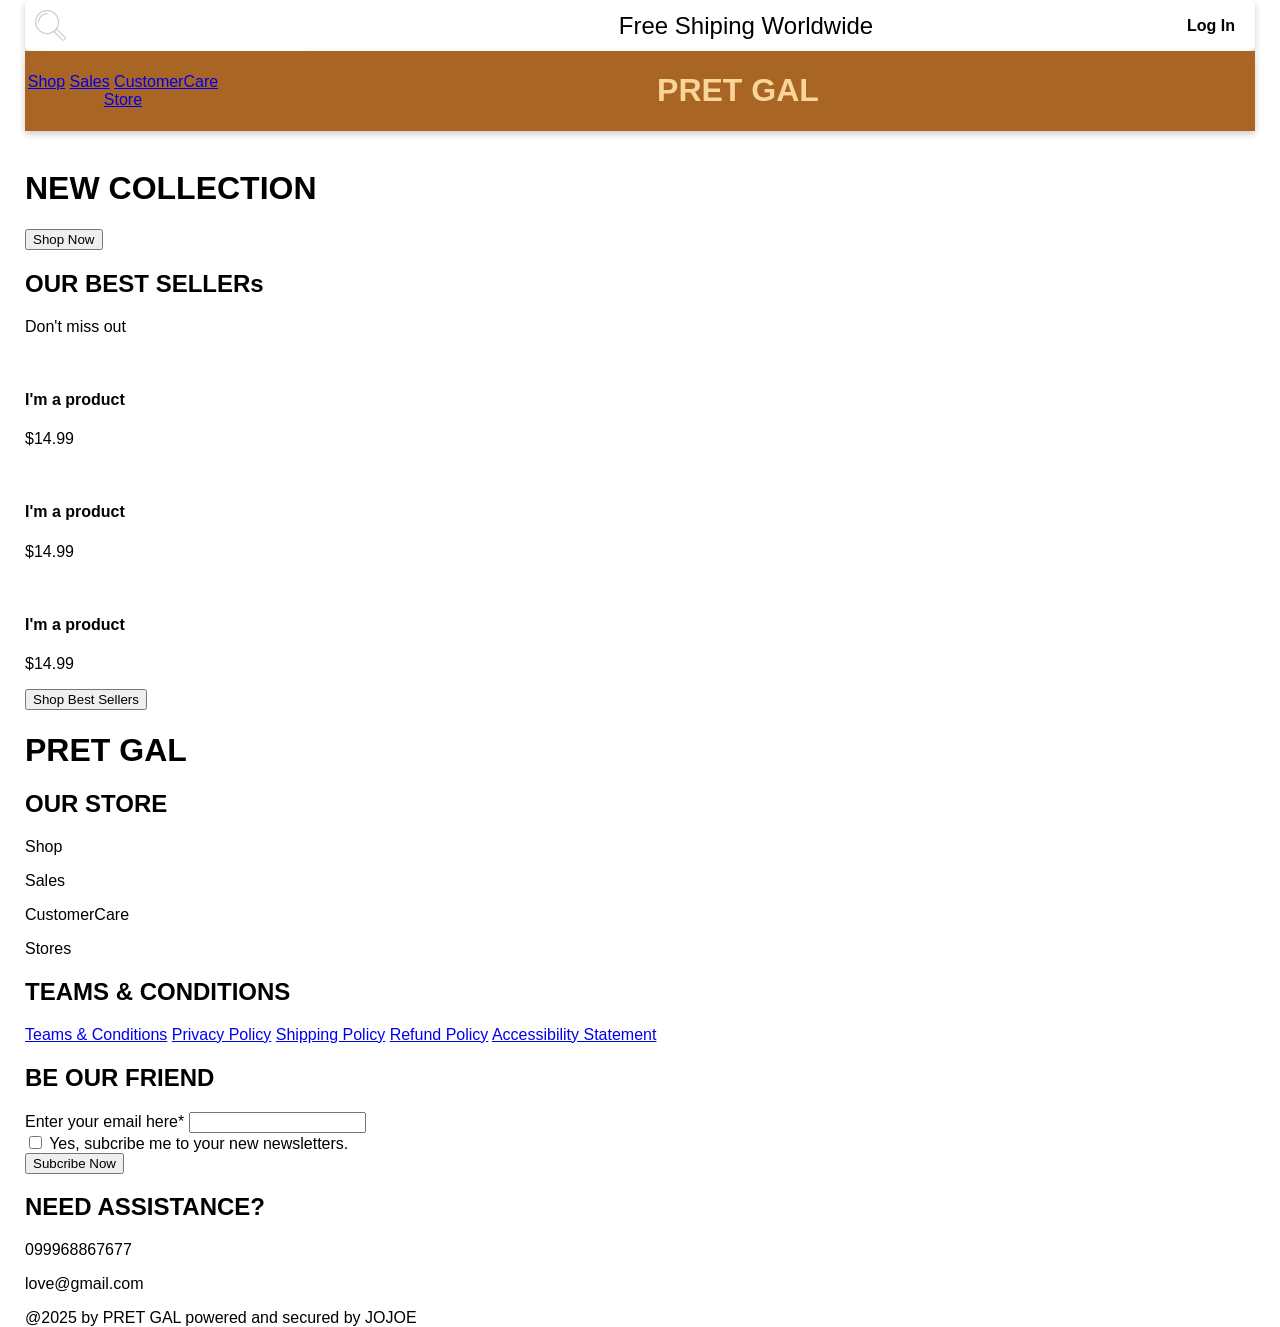
==== Home.html @ c16d5d76 "Add styles for layout and search functionality in Home.html" ====
<!DOCTYPE html>
<html lang="en">
  <head>
    <meta charset="UTF-8" />
    <meta name="viewport" content="width=device-width, initial-scale=1.0" />
    <link rel="stylesheet" href="/CSS/styles.css">
    <title>Cloth-Store</title>
  </head>
  <body>
    <div class="container">
    <header class="section-one">
      <div class="top-header">
        <!--search button-->
         <svg xmlns="http://www.w3.org/2000/svg" style="display:none">
  <symbol xmlns="http://www.w3.org/2000/svg" id="sbx-icon-search-14" viewBox="0 0 40 40">
    <path d="M24.19 28.6c-2.464 1.634-5.42 2.584-8.598 2.584C6.982 31.184 0 24.204 0 15.592 0 6.982 6.98 0 15.592 0c8.61 0 15.592 6.98 15.592 15.592 0 3.178-.95 6.134-2.583 8.6l10.24 10.24c1.175 1.173 1.18 3.07 0 4.252l-.156.155c-1.175 1.174-3.08 1.175-4.253 0L24.19 28.6zm-8.598 1.025c7.75 0 14.033-6.283 14.033-14.033 0-7.75-6.283-14.033-14.033-14.033C7.842 1.56 1.56 7.84 1.56 15.59S7.84 29.625 15.59 29.625zm10.646-1.182c-.39-.39-.39-1.023.003-1.417l.786-.785c.392-.39 1.028-.39 1.417-.002l9.612 9.612c.39.39.39 1.022-.003 1.416l-.786.786c-.392.392-1.028.39-1.416.003l-9.612-9.612zM15.592 3.898c-6.458 0-11.694 5.236-11.694 11.694 0 .43.35.78.78.78.43 0 .78-.35.78-.78 0-5.597 4.537-10.135 10.134-10.135.43 0 .78-.35.78-.78 0-.43-.35-.78-.78-.78z"
    fill-rule="evenodd" />
  </symbol>
  <symbol xmlns="http://www.w3.org/2000/svg" id="sbx-icon-clear-5" viewBox="0 0 20 20">
    <path d="M10 20c5.523 0 10-4.477 10-10S15.523 0 10 0 0 4.477 0 10s4.477 10 10 10zm1.35-10.123l3.567 3.568-1.225 1.226-3.57-3.568-3.567 3.57-1.226-1.227 3.568-3.568-3.57-3.57 1.227-1.224 3.568 3.568 3.57-3.567 1.224 1.225-3.568 3.57zM10 18.272c4.568 0 8.272-3.704 8.272-8.272S14.568 1.728 10 1.728 1.728 5.432 1.728 10 5.432 18.272 10 18.272z"
    fill-rule="evenodd" />
  </symbol>
</svg>

<form novalidate="novalidate" onsubmit="return false;" class="searchbox sbx-custom">
  <div role="search" class="sbx-custom__wrapper">
    <input type="search" name="search" autocomplete="off" required="required" class="sbx-custom__input">
    <button type="submit" title="Submit your search query." class="sbx-custom__submit">
      <svg role="img" aria-label="Search">
        <use xlink:href="#sbx-icon-search-14"></use>
      </svg>
    </button>
    <button type="reset" title="Clear the search query." class="sbx-custom__reset">
      <svg role="img" aria-label="Reset">
        <use xlink:href="#sbx-icon-clear-5"></use>
      </svg>
    </button>
  </div>
</form>
<script type="text/javascript">
  document.querySelector('.searchbox [type="reset"]').addEventListener('click', function() {  this.parentNode.querySelector('input').focus();});
</script>
          
        <h2 class="h2">Free Shiping Worldwide</h2>
        <a href="">Log In</a>
      </div>
      <div class="main-header">
      <nav>
        <a href="#">Shop</a>
        <a href="#">Sales</a>
        <a href="#">CustomerCare</a>
        <a href="#">Store</a>
      </nav>
      <h1 class="h1">PRET GAL</h1>
      </div>  
    </header>
    <div class="Section-two">
      <img src="" alt="" />
      <h1>NEW COLLECTION</h1>
      <button>Shop Now</button>
    </div>
    <div section-three>
      <h2>OUR BEST SELLERs</h2>
      <p>Don't miss out</p>
      <!--section of image displayed relatively-->
      <div class="img-1">
        <img src="" alt="" />
        <h4>I'm a product</h4>
        <p>$14.99</p>
      </div>
      <div class="img-2">
        <img src="" alt="" />
        <h4>I'm a product</h4>
        <p>$14.99</p>
      </div>
      <div class="img-3">
        <img src="" alt="" />
        <h4>I'm a product</h4>
        <p>$14.99</p>
      </div>
      <button type="submit">Shop Best Sellers</button>
    </div>
    <div class="last-section">
      <h1>PRET GAL</h1>
    </div>
    <div class="General-box">
      <div class="box">
        <h2>OUR STORE</h2>
        <p>Shop</p>
        <p>Sales</p>
        <p>CustomerCare</p>
        <p>Stores</p>
      </div>
      <div class="box">
        <h2>TEAMS & CONDITIONS</h2>
        <a href="#">Teams & Conditions</a>
        <a href="#">Privacy Policy</a>
        <a href="#">Shipping Policy</a>
        <a href="#">Refund Policy</a>
        <a href="#">Accessibility Statement</a>
      </div>
      <div class="box">
        <h2>BE OUR FRIEND</h2>
        <form action="#">
          <div class="email">
          <label for="email">Enter your email here*</label>
          <input type="email" name="email" /></div>
          <div class="checkbox">
          <input type="checkbox" name="checkbox">
          <label for="checkbox">Yes, subcribe me to your new newsletters.</label>
          </div>
          <button type="submit">Subcribe Now</button>
        </form>
      </div>
    </div>
    <div class="last-section">
      <div class="last-box">
        <h2>NEED ASSISTANCE?</h2>
        <p>099968867677</p>
        <p>love@gmail.com</p>
      </div>
      <div class="last-box">
        <!--list of icon facebook, X , IG, whatsApp-->

      </div>
    </div>
    <footer>@2025 by PRET GAL powered and secured by JOJOE</footer>
  </body>
  </div>
</html>
---- CSS/styles.css ----
/*for text in the body
use #FAD59A*/

body {
  margin: 0;
  padding: 0;
  box-sizing: border-box;
  font-family: "Poppins", sans-serif;
  scroll-behavior: smooth;
}
.container {
  max-width: 1500px;
  margin: auto;
  padding: 0 25px;
}
.sbx-custom {
  display: inline-block;
  position: relative;
  width: 300px;
  height: 51px;
  white-space: nowrap;
  box-sizing: border-box;
  font-size: 14px;
}

.sbx-custom__wrapper {
  width: 100%;
  height: 100%;
}

.sbx-custom__input {
  display: inline-block;
  -webkit-transition: box-shadow 0.4s ease, background 0.4s ease;
  transition: box-shadow 0.4s ease, background 0.4s ease;
  border: 0;
  border-radius: 26px;
  box-shadow: inset 0 0 0 0px #cccccc;
  background: #ffffff;
  padding: 0;
  padding-right: 41px;
  padding-left: 51px;
  width: 100%;
  height: 100%;
  vertical-align: middle;
  white-space: normal;
  font-size: inherit;
  -webkit-appearance: none;
  -moz-appearance: none;
  appearance: none;
}

.sbx-custom__input::-webkit-search-decoration,
.sbx-custom__input::-webkit-search-cancel-button,
.sbx-custom__input::-webkit-search-results-button,
.sbx-custom__input::-webkit-search-results-decoration {
  display: none;
}

.sbx-custom__input:hover {
  box-shadow: inset 0 0 0 0px #b3b3b3;
}

.sbx-custom__input:focus,
.sbx-custom__input:active {
  outline: 0;
  box-shadow: inset 0 0 0 0px #cccccc;
  background: #ffffff;
}

.sbx-custom__input::-webkit-input-placeholder {
  color: #bbbbbb;
}

.sbx-custom__input::-moz-placeholder {
  color: #bbbbbb;
}

.sbx-custom__input:-ms-input-placeholder {
  color: #bbbbbb;
}

.sbx-custom__input::placeholder {
  color: #bbbbbb;
}

.sbx-custom__submit {
  position: absolute;
  top: 0;
  right: inherit;
  left: 0;
  margin: 0;
  border: 0;
  border-radius: 25px 0 0 25px;
  background-color: rgba(255, 255, 255, 0);
  padding: 0;
  width: 51px;
  height: 100%;
  vertical-align: middle;
  text-align: center;
  font-size: inherit;
  -webkit-user-select: none;
  -moz-user-select: none;
  -ms-user-select: none;
  user-select: none;
}

.sbx-custom__submit::before {
  display: inline-block;
  margin-right: -4px;
  height: 100%;
  vertical-align: middle;
  content: "";
}

.sbx-custom__submit:hover,
.sbx-custom__submit:active {
  cursor: pointer;
}

.sbx-custom__submit:focus {
  outline: 0;
}

.sbx-custom__submit svg {
  width: 31px;
  height: 31px;
  vertical-align: middle;
  fill: #cccccc;
}

.sbx-custom__reset {
  display: none;
  position: absolute;
  top: 12px;
  right: 12px;
  margin: 0;
  border: 0;
  background: none;
  cursor: pointer;
  padding: 0;
  font-size: inherit;
  -webkit-user-select: none;
  -moz-user-select: none;
  -ms-user-select: none;
  user-select: none;
  fill: rgba(0, 0, 0, 0.5);
}

.sbx-custom__reset:focus {
  outline: 0;
}

.sbx-custom__reset svg {
  display: block;
  margin: 4px;
  width: 19px;
  height: 19px;
}

.sbx-custom__input:valid ~ .sbx-custom__reset {
  display: block;
  -webkit-animation-name: sbx-reset-in;
  animation-name: sbx-reset-in;
  -webkit-animation-duration: 0.15s;
  animation-duration: 0.15s;
}

@-webkit-keyframes sbx-reset-in {
  0% {
    -webkit-transform: translate3d(-20%, 0, 0);
    transform: translate3d(-20%, 0, 0);
    opacity: 0;
  }
  100% {
    -webkit-transform: none;
    transform: none;
    opacity: 1;
  }
}

@keyframes sbx-reset-in {
  0% {
    -webkit-transform: translate3d(-20%, 0, 0);
    transform: translate3d(-20%, 0, 0);
    opacity: 0;
  }
  100% {
    -webkit-transform: none;
    transform: none;
    opacity: 1;
  }
}

.top-header {
  display: flex;
  justify-content: space-between;
  align-items: center;
  background-color: #ffffff;
  border-radius: 6px;
  width: 100%;
  text-align: center;
  box-shadow: 0px 3px 7px #cccccc;
}
.h2 {
  font-weight: 200;
  margin: 0;
}
.top-header div {
  display: flex;
  justify-content: center;
  align-items: center;
  gap: 20px;
}
.top-header a {
  text-decoration: none;
  color: black;
  padding: 10px 20px;
  font-weight: bold;
}
.top-header a:hover {
  background-color: #cccccc;
  color: black;
  border-radius: 6px;
}
.main-header {
  display: flex;
  justify-content: space-between;
  align-items: center;
  background-color: #a86523;
  border-radius: none;
  width: 100%;
  text-align: center;
  box-shadow: 0px 3px 7px #cccccc;
}
.h1 {
  text-align: center;
  width: 100%;
  color: #fad59a;
}
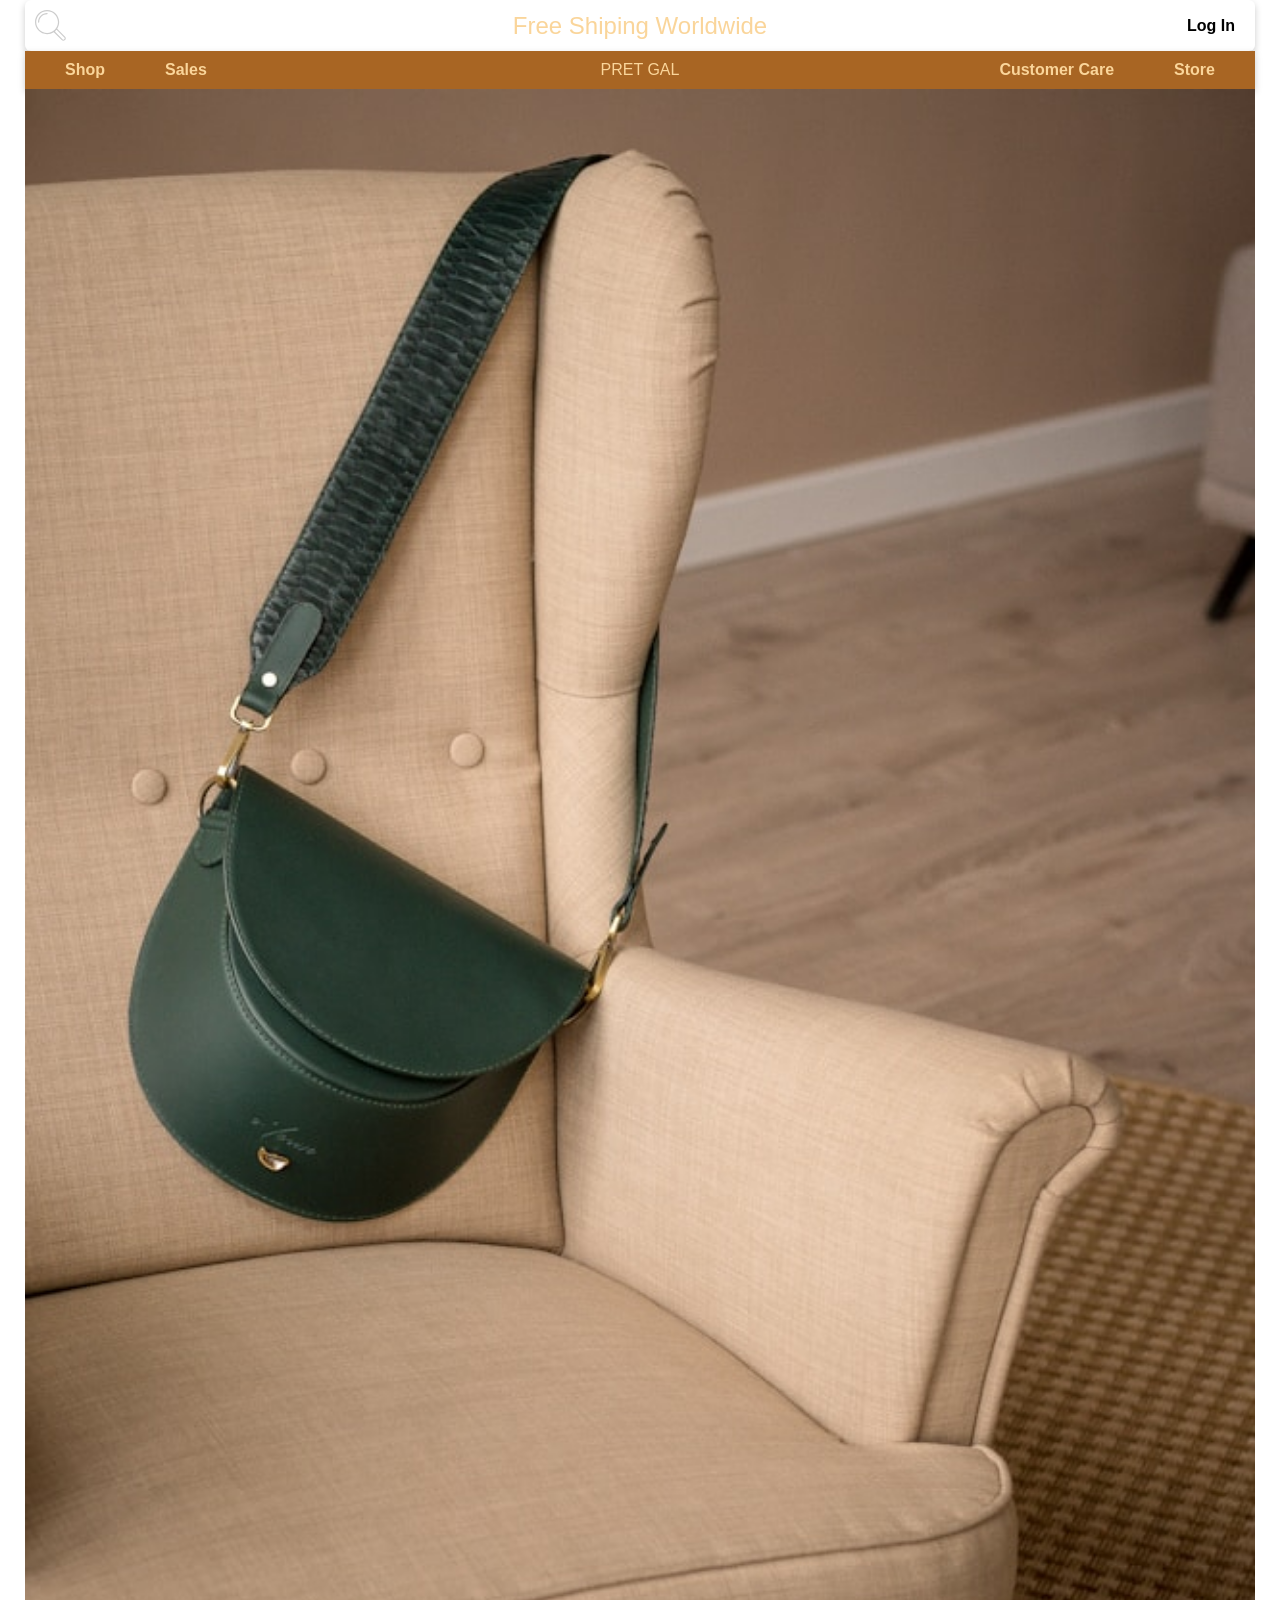
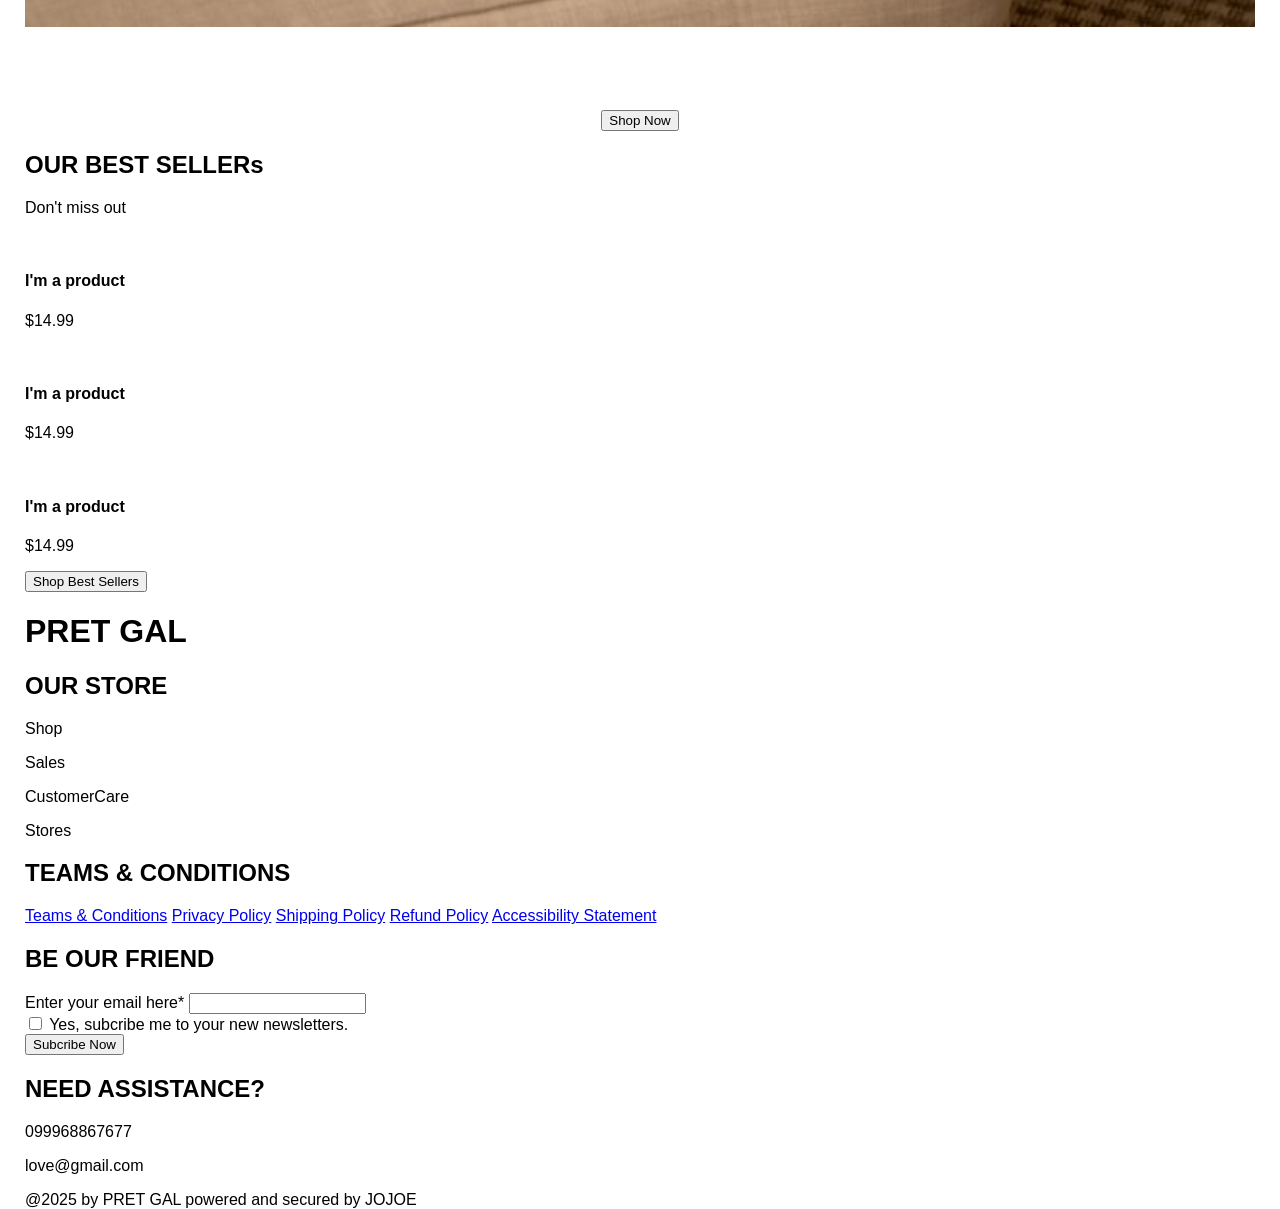
==== commit afd0d8c1: "Enhance layout and styling in Home.html and styles.css; add new images" ====
--- a/Home.html
+++ b/Home.html
@@ -48,14 +48,17 @@
       <nav>
         <a href="#">Shop</a>
         <a href="#">Sales</a>
-        <a href="#">CustomerCare</a>
+        
+      </nav>
+      <p class="p">PRET GAL</p>
+      <nav>
+        <a href="#">Customer Care</a>
         <a href="#">Store</a>
-      </nav>
-      <h1 class="h1">PRET GAL</h1>
+        </nav>
       </div>  
     </header>
     <div class="Section-two">
-      <img src="" alt="" />
+      <img src="/IMG/ivan-kazlouskij-GT19NqJySFA-unsplash.jpg" alt="" />
       <h1>NEW COLLECTION</h1>
       <button>Shop Now</button>
     </div>
--- a/CSS/styles.css
+++ b/CSS/styles.css
@@ -202,8 +202,6 @@
   box-shadow: 0px 3px 7px #cccccc;
 }
 .h2 {
-  font-weight: 200;
-  margin: 0;
 }
 .top-header div {
   display: flex;
@@ -232,8 +230,63 @@
   text-align: center;
   box-shadow: 0px 3px 7px #cccccc;
 }
-.h1 {
-  text-align: center;
-  width: 100%;
+
+/* Center headings inside the .section-one header while keeping the
+   surrounding nav/search elements laid out with flex. Using absolute
+   positioning keeps the headings visually centered regardless of
+   the other flex children. */
+.section-one .top-header {
+  position: relative;
+}
+.section-one .top-header .h2 {
+  position: absolute;
+  left: 50%;
+  top: 50%;
+  transform: translate(-50%, -50%);
+  margin: 0;
+  width: auto;
+  font-weight: 200;
+  margin: 0;
+  text-align: center;
   color: #fad59a;
 }
+
+.section-one .main-header {
+  position: relative;
+}
+.section-one .main-header .p {
+  position: absolute;
+  left: 50%;
+  top: 50%;
+  transform: translate(-50%, -50%);
+  margin: 0;
+  width: auto;
+  font-weight: 200;
+  text-align: center;
+  color: #fad59a;
+}
+nav {
+  display: flex;
+  gap: 20px;
+  margin: 0 20px;
+}
+nav a {
+  text-decoration: none;
+  color: #fad59a;
+  padding: 10px 20px;
+  font-weight: bold;
+}
+nav a:hover {
+  color: #fcefcb;
+  border-radius: 6px;
+}
+
+/*section two*/
+img {
+  width: 100%;
+}
+.Section-two {
+  position: relative;
+  text-align: center;
+  color: white;
+}
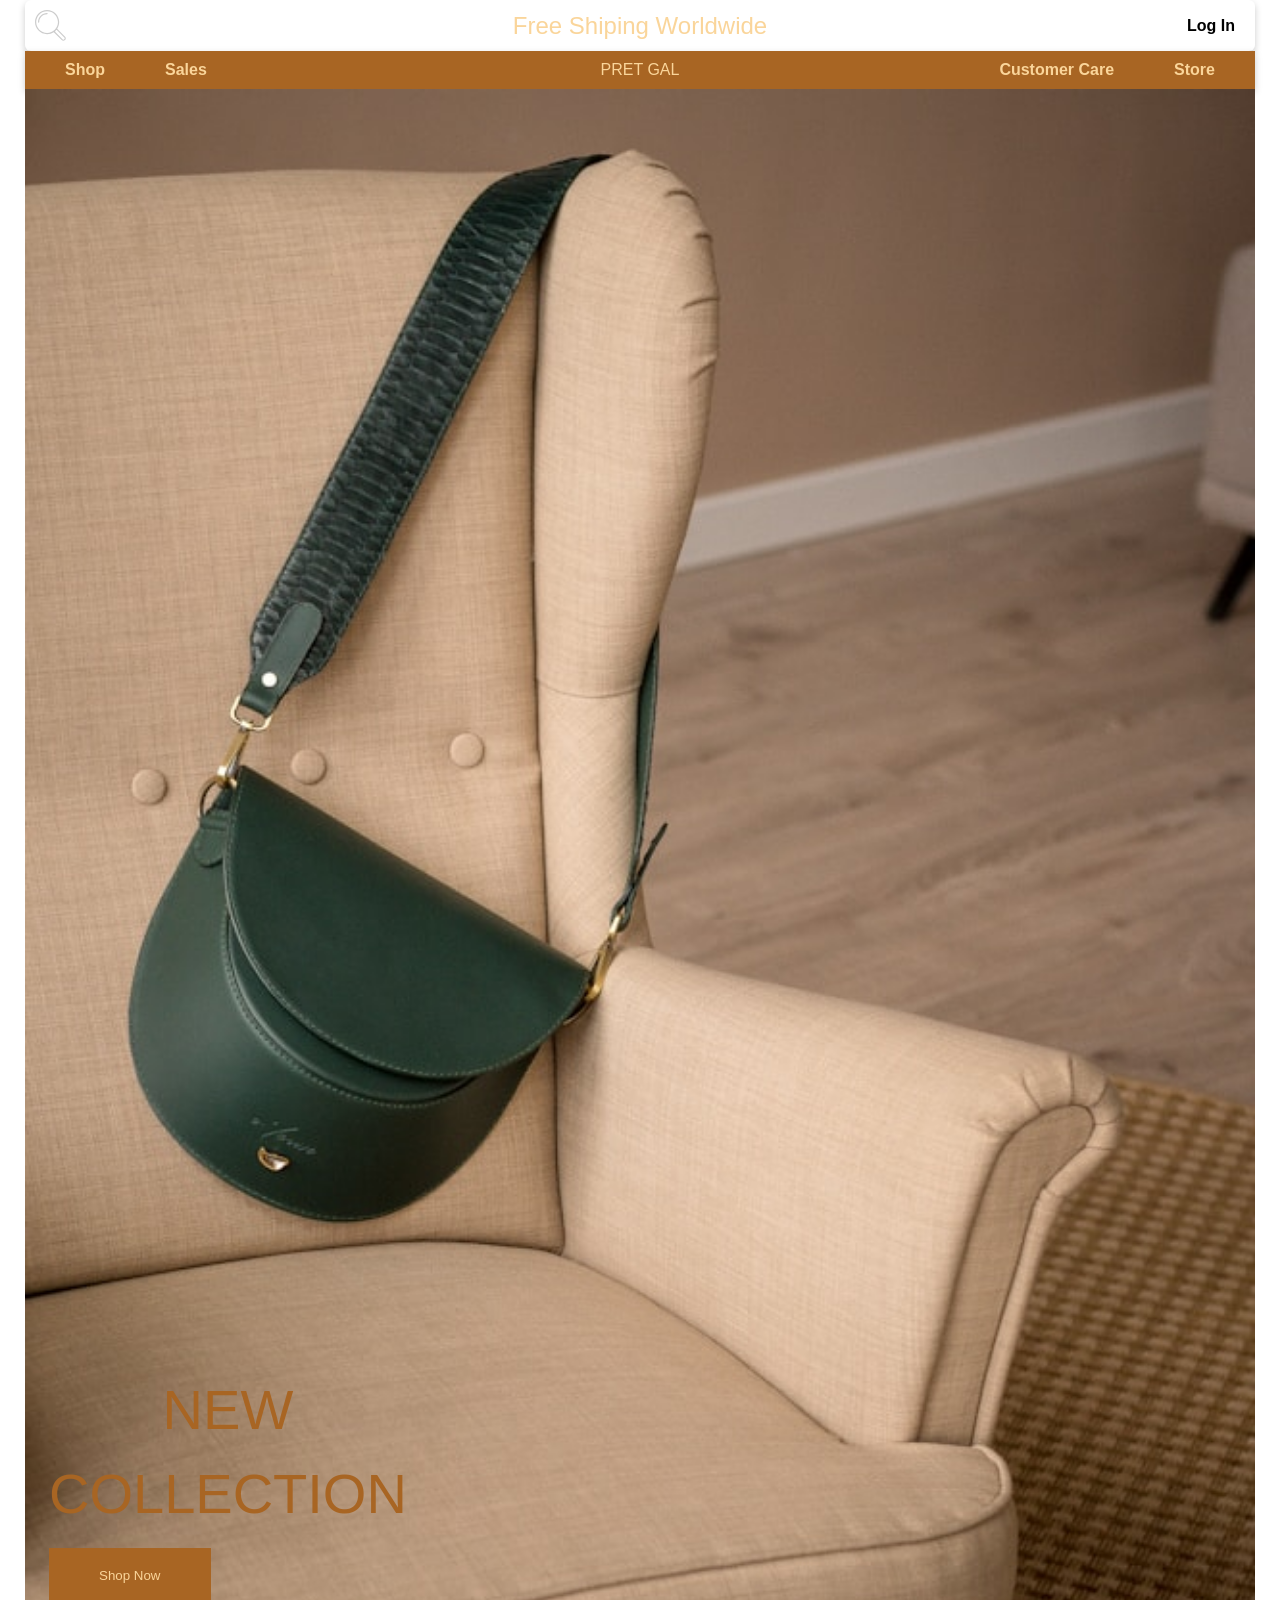
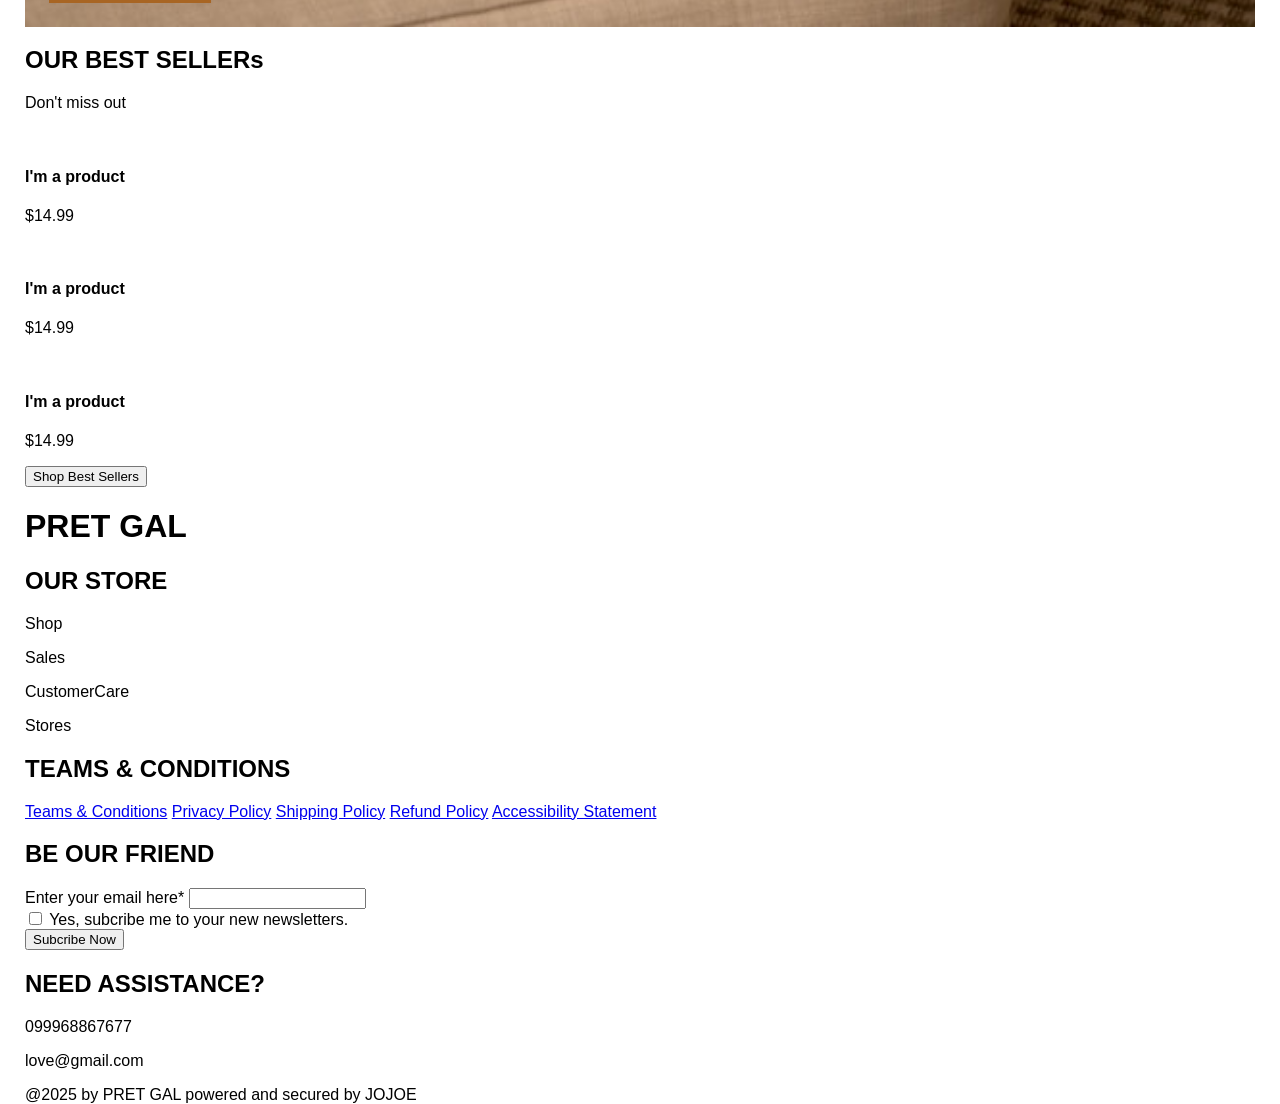
==== commit a4436c52: "Add image section with overlay text and button in Home.html; enhance styles in styles.css" ====
--- a/Home.html
+++ b/Home.html
@@ -58,9 +58,13 @@
       </div>  
     </header>
     <div class="Section-two">
+      <div class="image-section">
       <img src="/IMG/ivan-kazlouskij-GT19NqJySFA-unsplash.jpg" alt="" />
-      <h1>NEW COLLECTION</h1>
+      <div class="buttom-left">
+      <h1>NEW <br>COLLECTION</h1>
       <button>Shop Now</button>
+      </div>
+      </div>
     </div>
     <div section-three>
       <h2>OUR BEST SELLERs</h2>
--- a/CSS/styles.css
+++ b/CSS/styles.css
@@ -282,11 +282,47 @@
 }
 
 /*section two*/
-img {
-  width: 100%;
-}
-.Section-two {
+.image-section {
   position: relative;
-  text-align: center;
-  color: white;
-}
+  /* keep image-section as the positioning context for the overlay */
+}
+
+/* place the heading and button stacked at the bottom-left over the image */
+.buttom-left {
+  position: absolute;
+  bottom: 24px;
+  left: 24px;
+  display: flex;
+  flex-direction: column;
+  gap: 12px;
+  align-items: flex-start; /* left-align the stacked items */
+  color: #a86523; /* ensure text is visible over the image */
+  z-index: 2;
+}
+
+.image-section img {
+  width: 100%;
+  height: auto; /* let image size naturally; change to 100vh if you want full-viewport hero */
+  display: block;
+}
+
+.buttom-left h1 {
+  margin: 0;
+  font-size: 3.5rem;
+  line-height: 1.5;
+  font-weight: 200;
+  text-align: center;
+}
+
+.buttom-left button {
+  padding: 20px 50px;
+  background: #a86523;
+  color: #fad59a;
+  border: none;
+  border-radius: none;
+  cursor: pointer;
+}
+.buttom-left button:hover {
+  background: #fcefcb;
+  color: #a86523;
+}
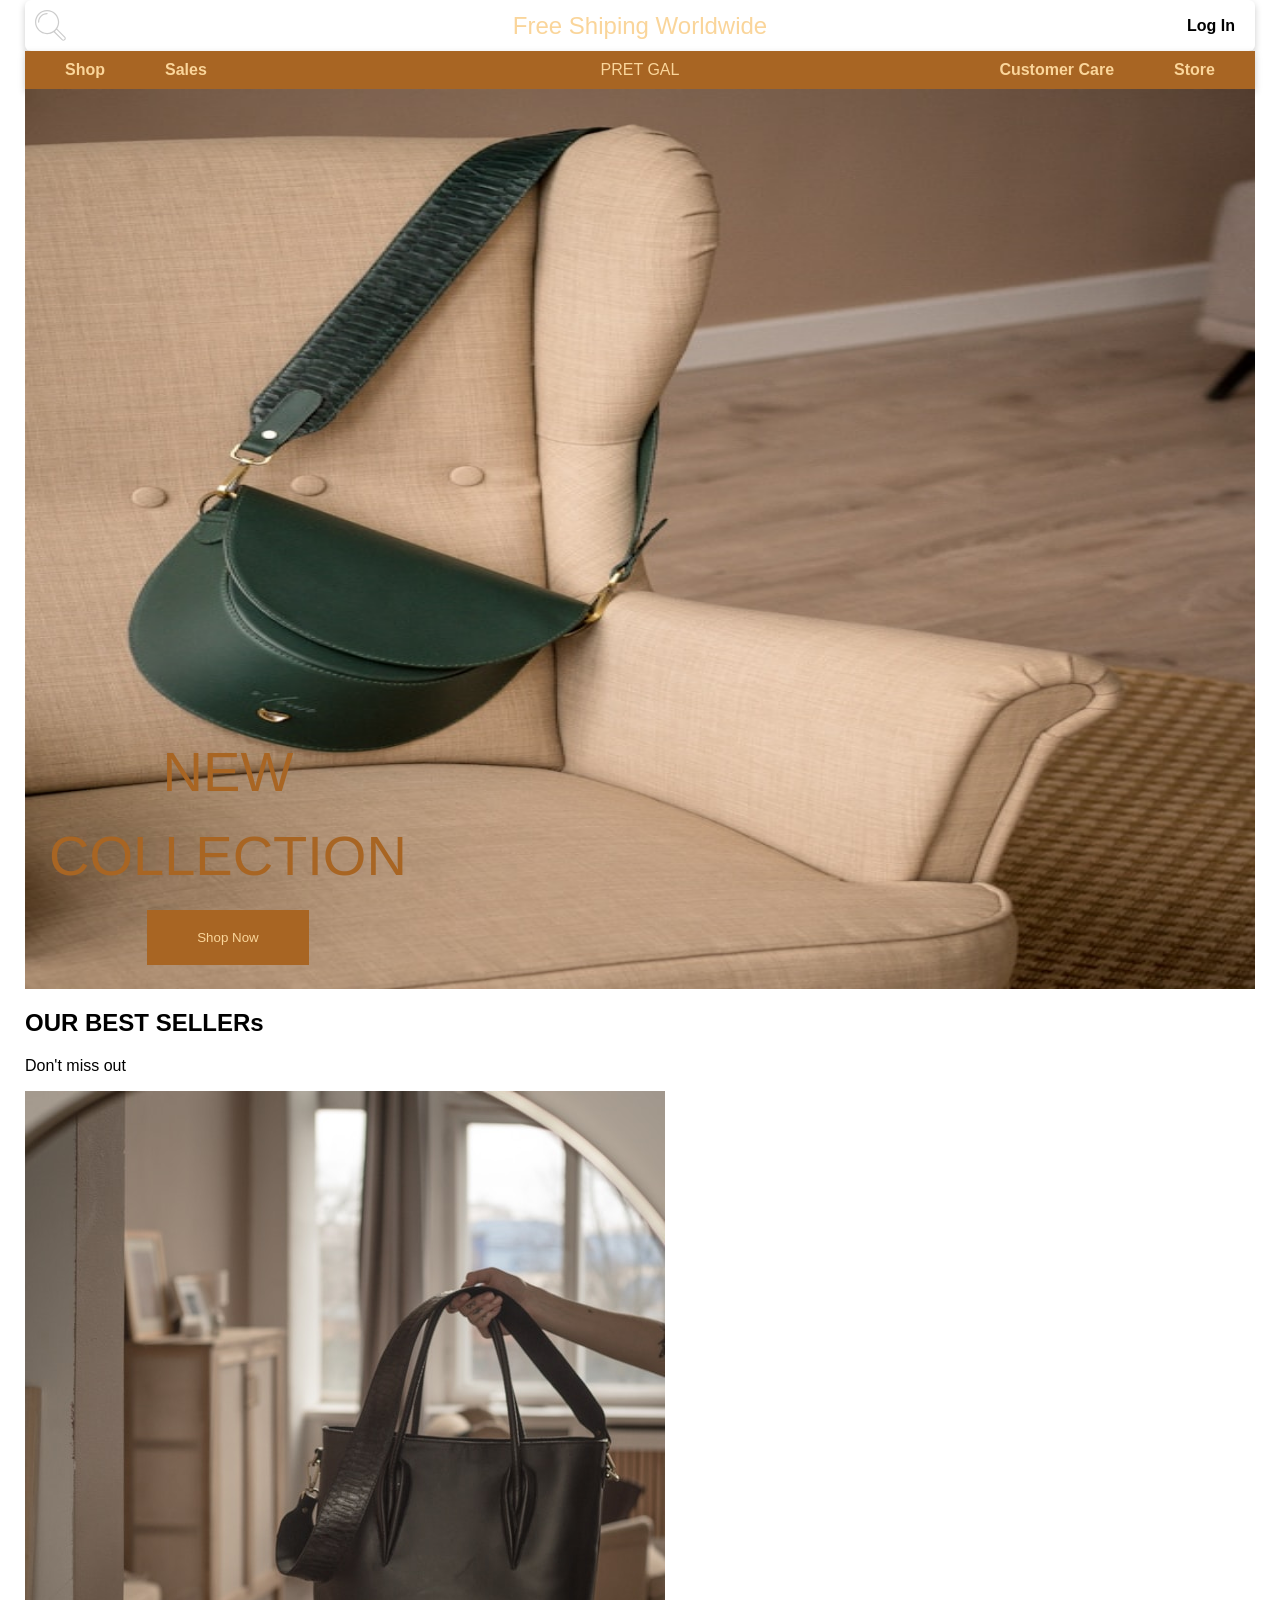
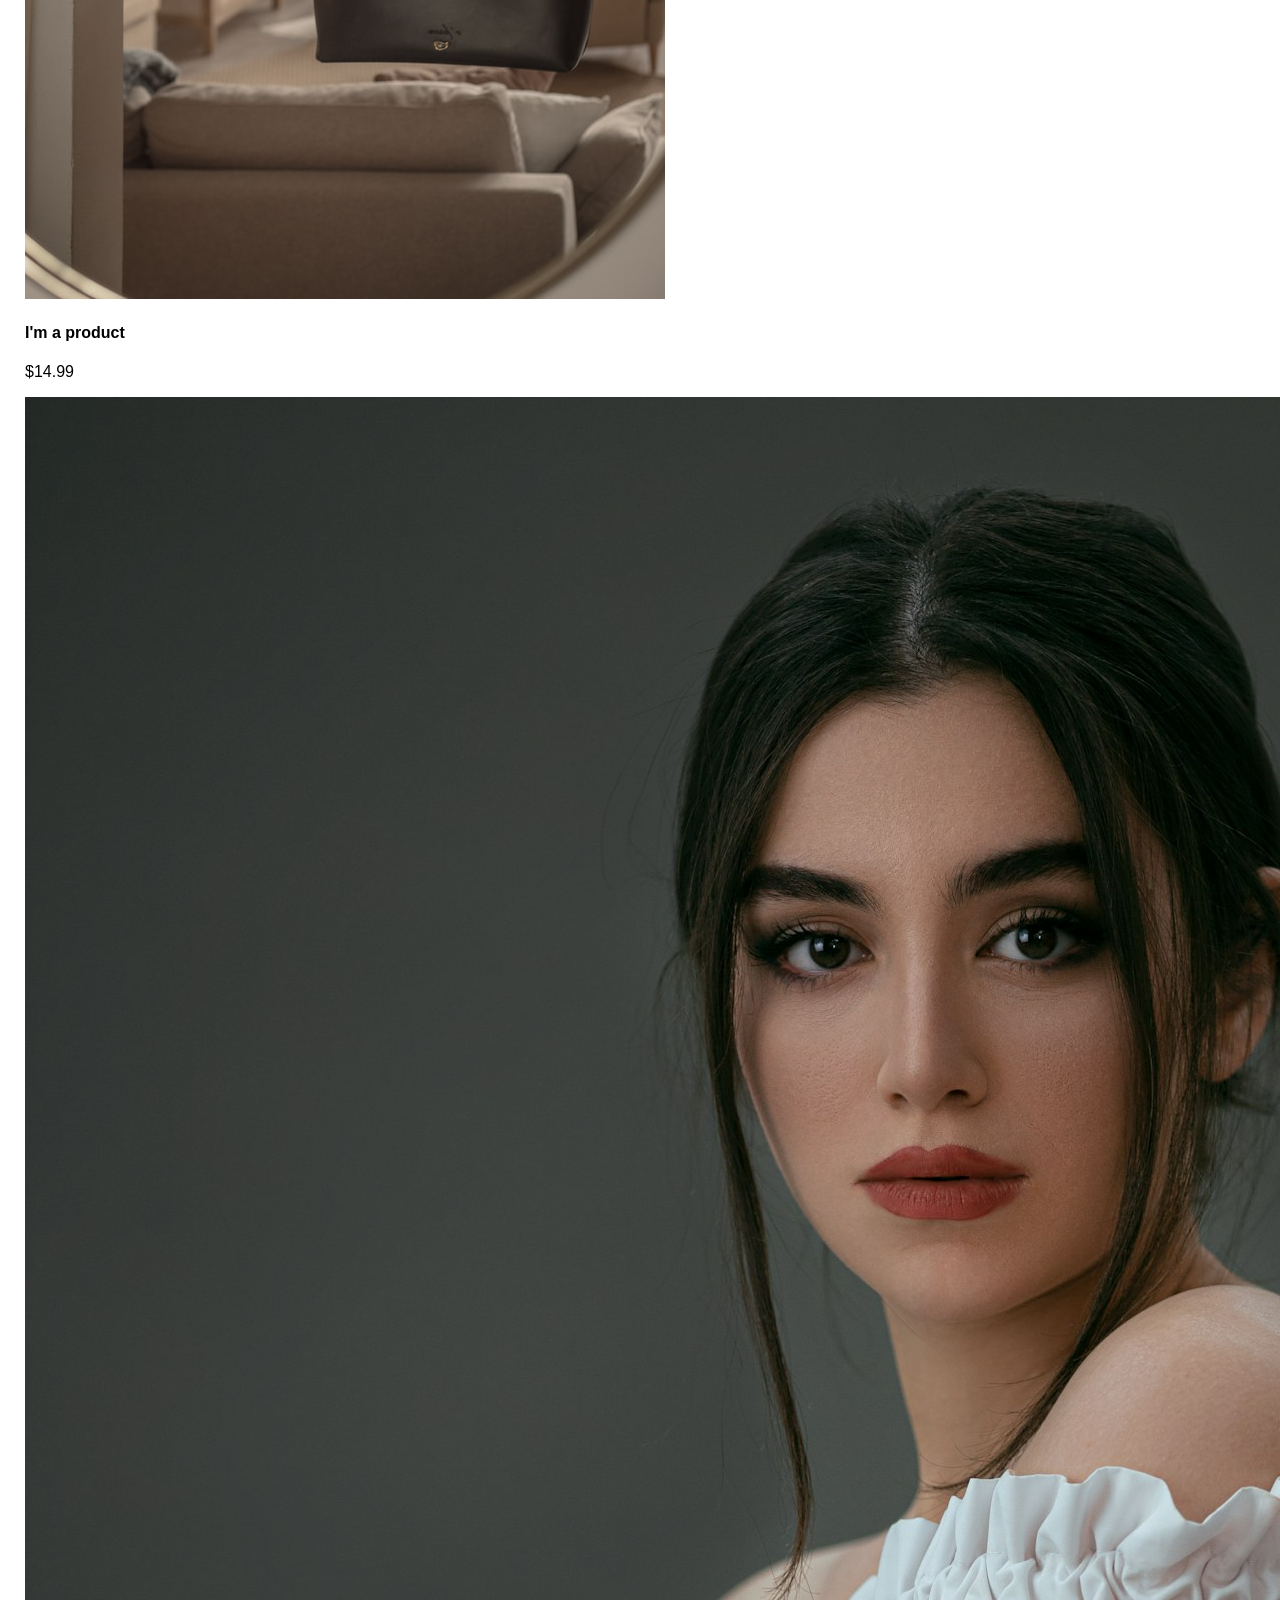
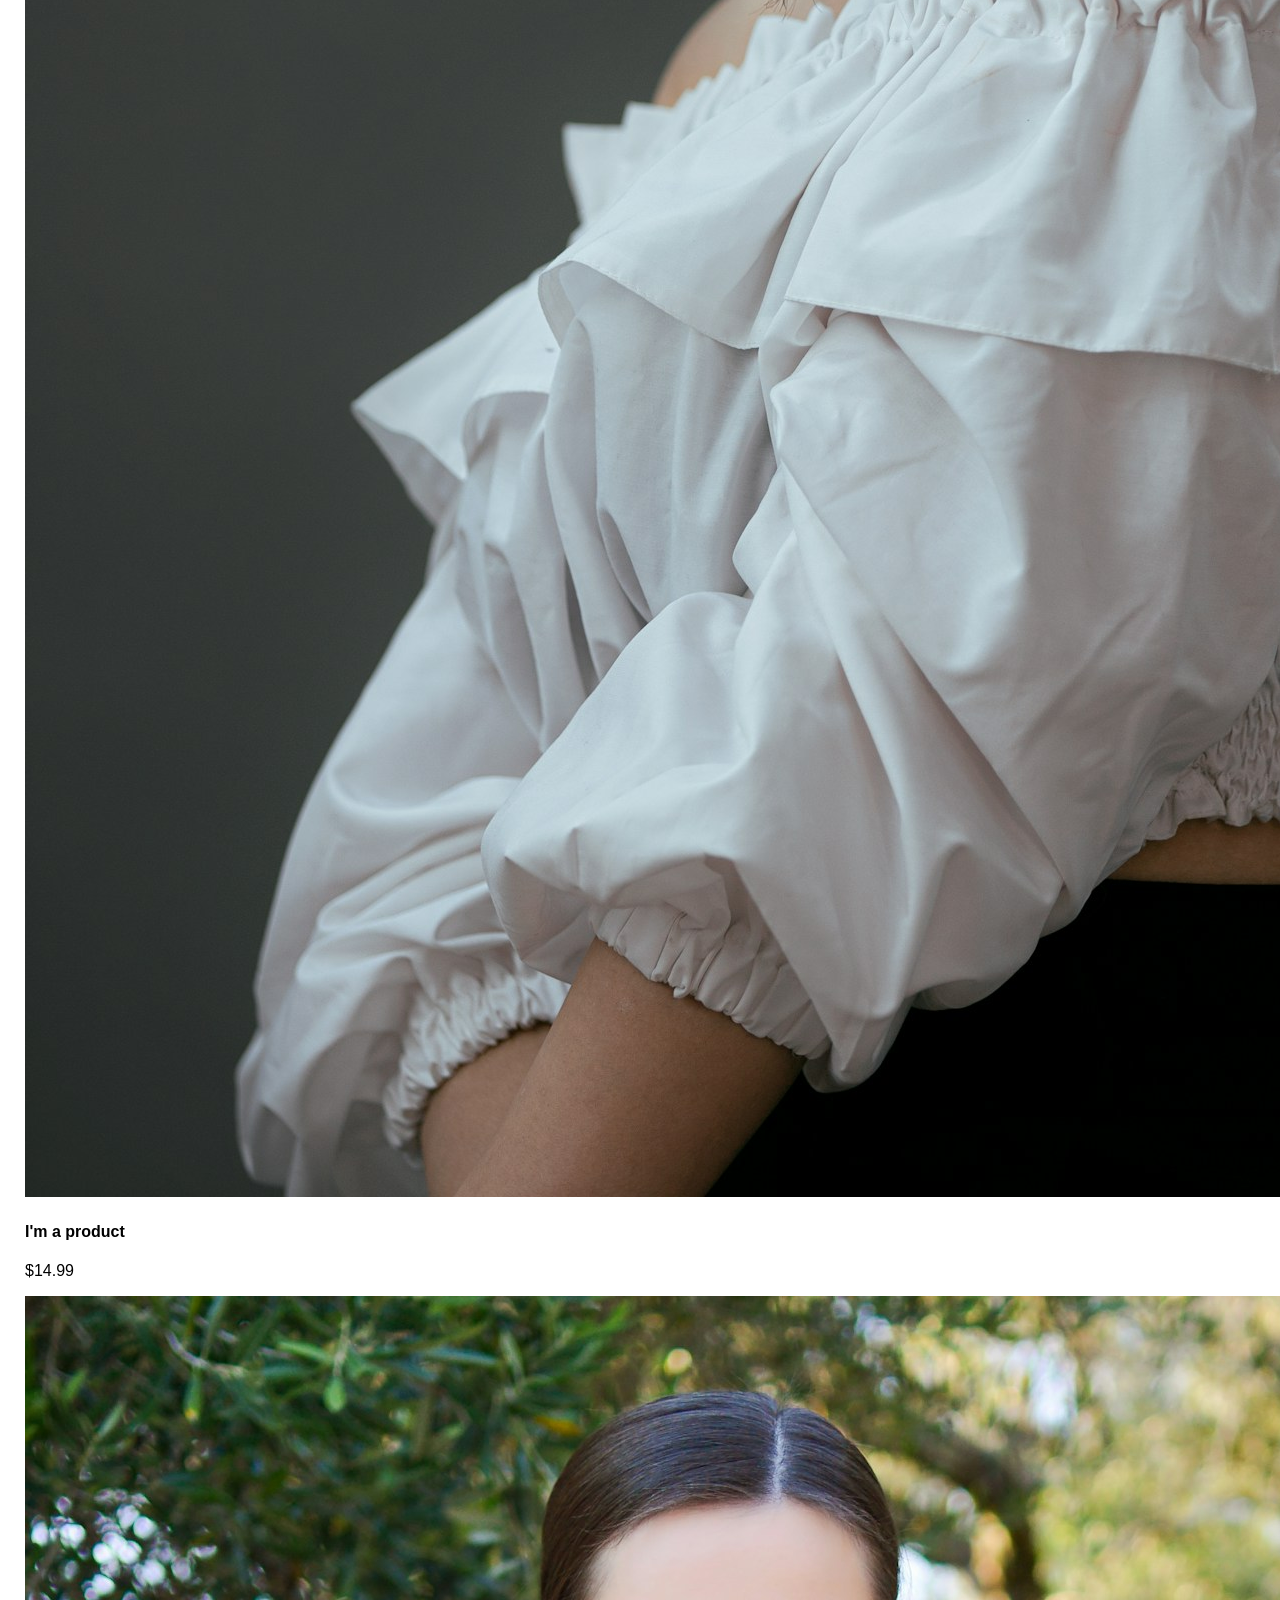
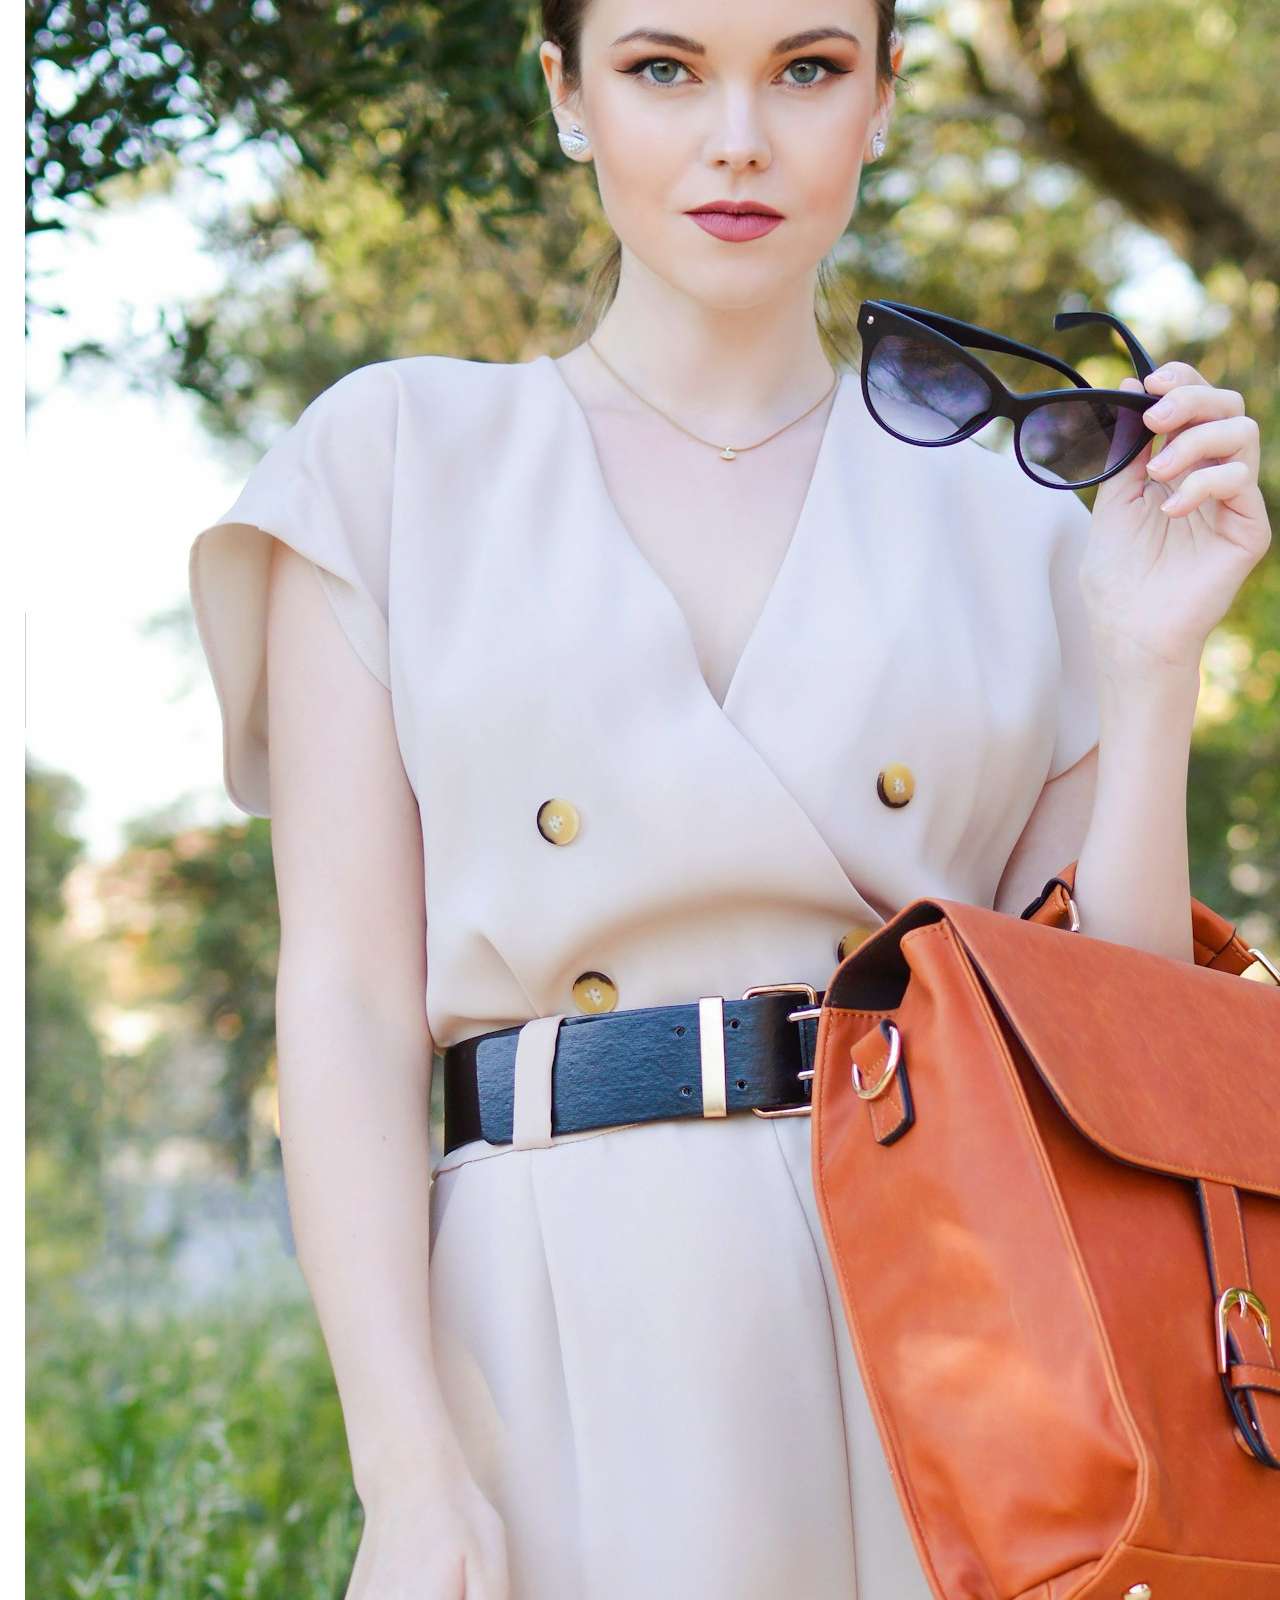
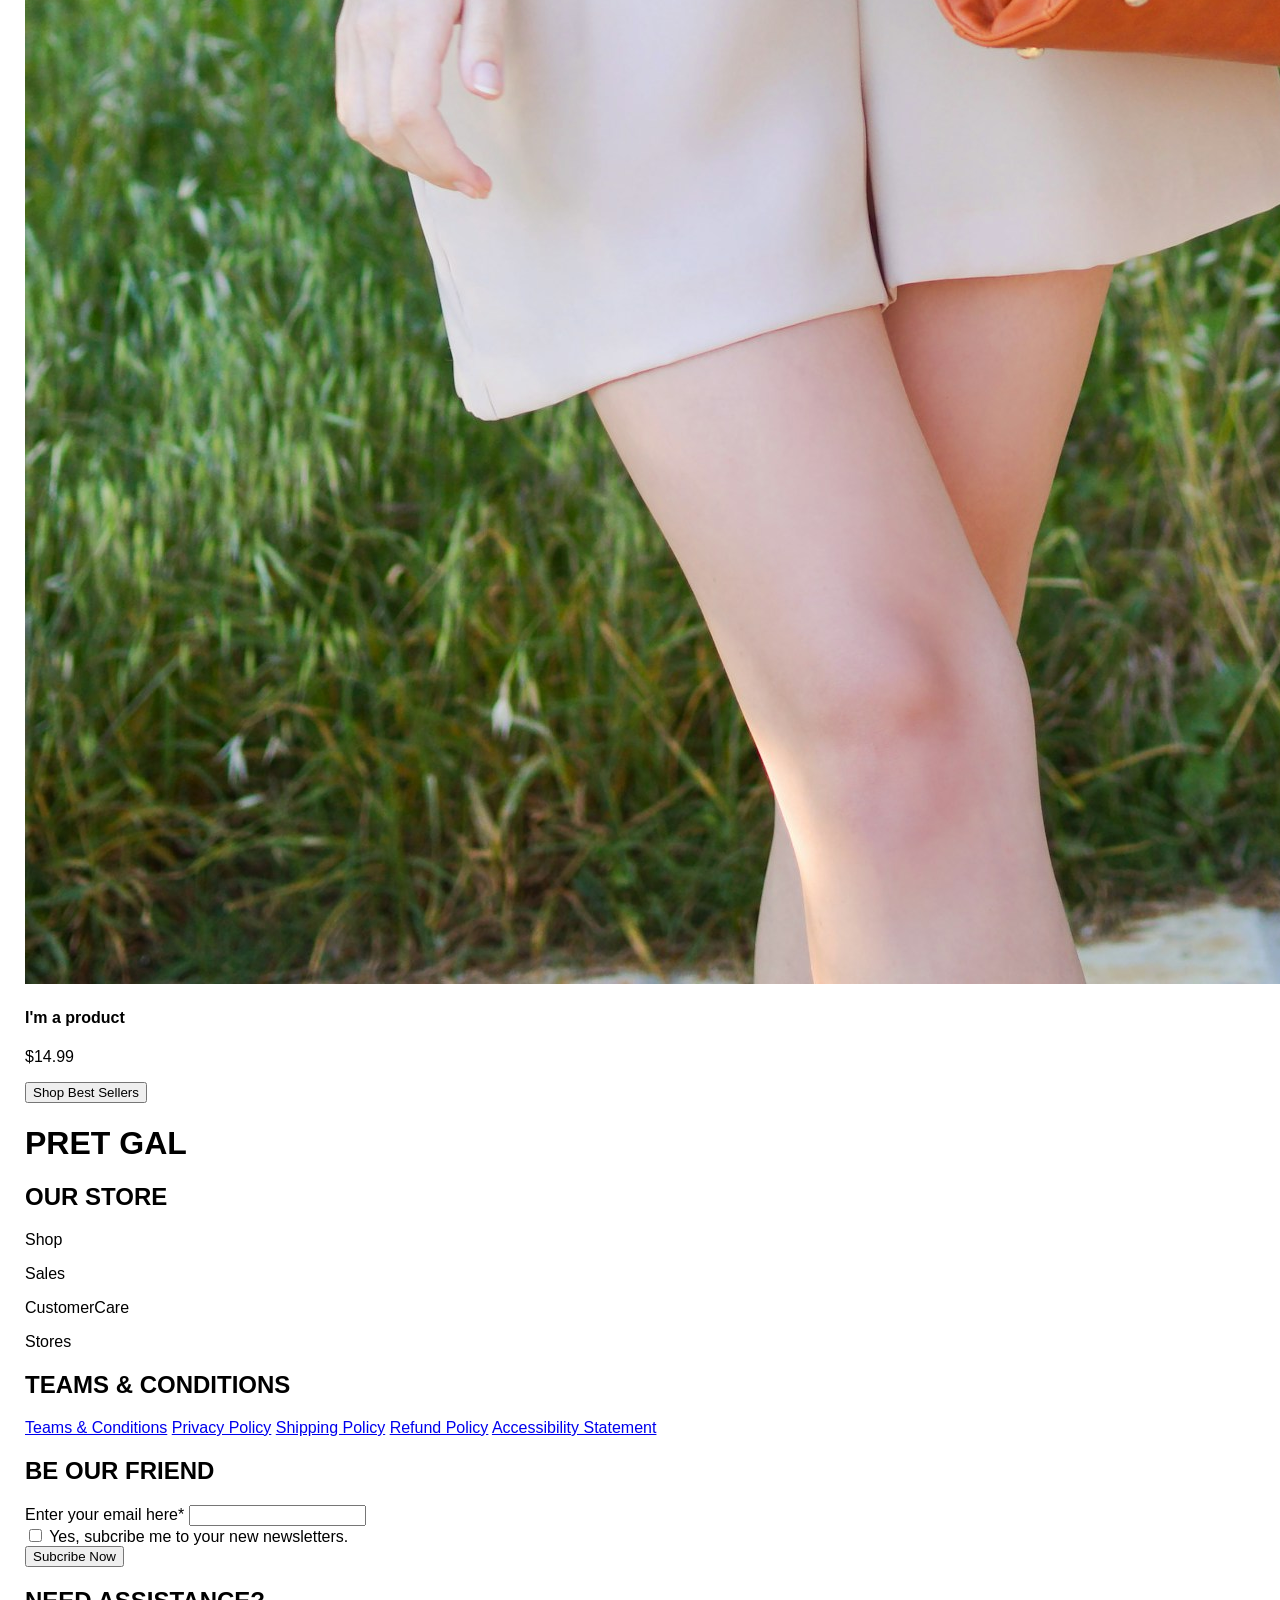
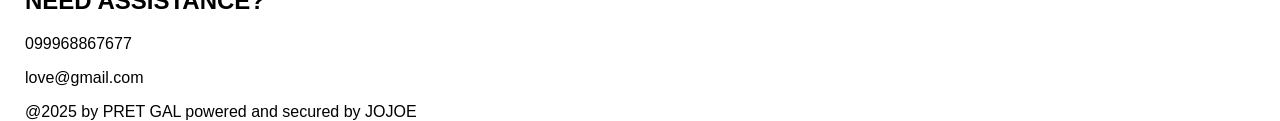
==== commit 6eeba4d5: "Update image sources in Home.html and enhance styles in styles.css for better layout" ====
--- a/Home.html
+++ b/Home.html
@@ -71,17 +71,17 @@
       <p>Don't miss out</p>
       <!--section of image displayed relatively-->
       <div class="img-1">
-        <img src="" alt="" />
+        <img src="/IMG/ivan-kazlouskij-KBS4Ktx1m3k-unsplash.jpg" alt="" />
         <h4>I'm a product</h4>
         <p>$14.99</p>
       </div>
       <div class="img-2">
-        <img src="" alt="" />
+        <img src="/IMG/raamin-ka-uR51HXLO7G0-unsplash.jpg" alt="" />
         <h4>I'm a product</h4>
         <p>$14.99</p>
       </div>
       <div class="img-3">
-        <img src="" alt="" />
+        <img src="/IMG/tamara-bellis-Kfto3k1z-aA-unsplash.jpg" alt="" />
         <h4>I'm a product</h4>
         <p>$14.99</p>
       </div>
--- a/CSS/styles.css
+++ b/CSS/styles.css
@@ -295,23 +295,25 @@
   display: flex;
   flex-direction: column;
   gap: 12px;
-  align-items: flex-start; /* left-align the stacked items */
-  color: #a86523; /* ensure text is visible over the image */
+  align-items: flex-start;
+  color: #a86523;
   z-index: 2;
 }
 
 .image-section img {
   width: 100%;
-  height: auto; /* let image size naturally; change to 100vh if you want full-viewport hero */
+  height: 900px;
   display: block;
 }
-
+.buttom-left {
+  text-align: center;
+  align-items: center;
+}
 .buttom-left h1 {
   margin: 0;
   font-size: 3.5rem;
   line-height: 1.5;
   font-weight: 200;
-  text-align: center;
 }
 
 .buttom-left button {
@@ -326,3 +328,4 @@
   background: #fcefcb;
   color: #a86523;
 }
+/*section three*/
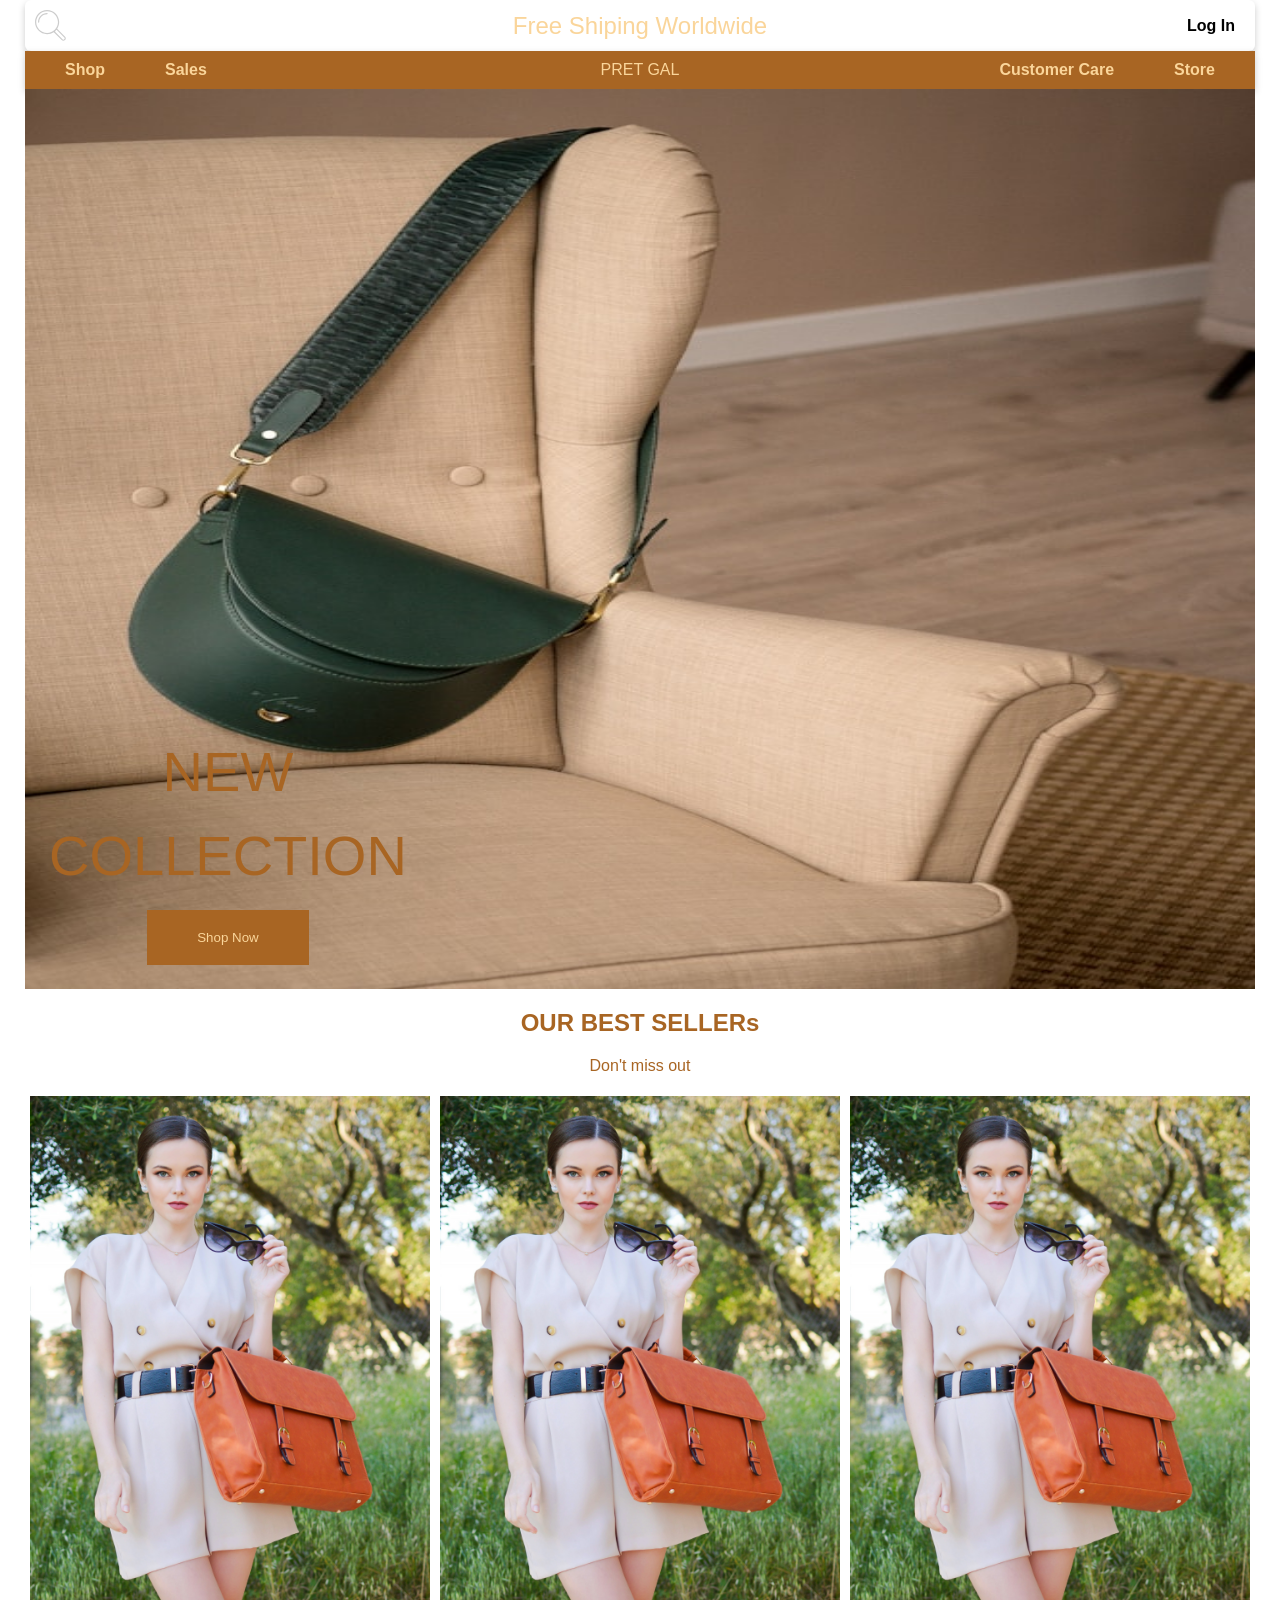
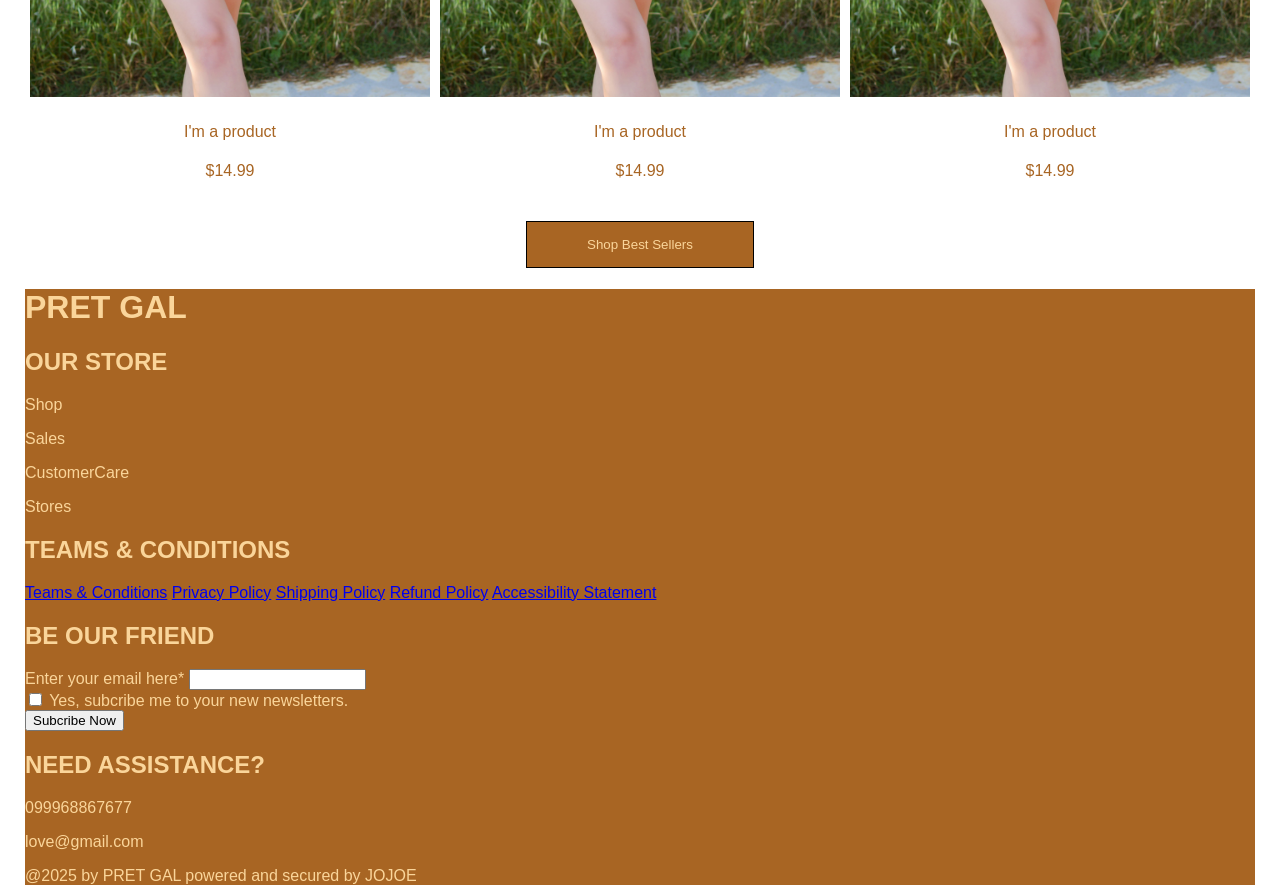
==== commit 12f106cc: "Added section three, corrected some line in html" ====
--- a/Home.html
+++ b/Home.html
@@ -3,135 +3,180 @@
   <head>
     <meta charset="UTF-8" />
     <meta name="viewport" content="width=device-width, initial-scale=1.0" />
-    <link rel="stylesheet" href="/CSS/styles.css">
+    <link rel="stylesheet" href="/CSS/styles.css" />
     <title>Cloth-Store</title>
   </head>
   <body>
     <div class="container">
-    <header class="section-one">
-      <div class="top-header">
-        <!--search button-->
-         <svg xmlns="http://www.w3.org/2000/svg" style="display:none">
-  <symbol xmlns="http://www.w3.org/2000/svg" id="sbx-icon-search-14" viewBox="0 0 40 40">
-    <path d="M24.19 28.6c-2.464 1.634-5.42 2.584-8.598 2.584C6.982 31.184 0 24.204 0 15.592 0 6.982 6.98 0 15.592 0c8.61 0 15.592 6.98 15.592 15.592 0 3.178-.95 6.134-2.583 8.6l10.24 10.24c1.175 1.173 1.18 3.07 0 4.252l-.156.155c-1.175 1.174-3.08 1.175-4.253 0L24.19 28.6zm-8.598 1.025c7.75 0 14.033-6.283 14.033-14.033 0-7.75-6.283-14.033-14.033-14.033C7.842 1.56 1.56 7.84 1.56 15.59S7.84 29.625 15.59 29.625zm10.646-1.182c-.39-.39-.39-1.023.003-1.417l.786-.785c.392-.39 1.028-.39 1.417-.002l9.612 9.612c.39.39.39 1.022-.003 1.416l-.786.786c-.392.392-1.028.39-1.416.003l-9.612-9.612zM15.592 3.898c-6.458 0-11.694 5.236-11.694 11.694 0 .43.35.78.78.78.43 0 .78-.35.78-.78 0-5.597 4.537-10.135 10.134-10.135.43 0 .78-.35.78-.78 0-.43-.35-.78-.78-.78z"
-    fill-rule="evenodd" />
-  </symbol>
-  <symbol xmlns="http://www.w3.org/2000/svg" id="sbx-icon-clear-5" viewBox="0 0 20 20">
-    <path d="M10 20c5.523 0 10-4.477 10-10S15.523 0 10 0 0 4.477 0 10s4.477 10 10 10zm1.35-10.123l3.567 3.568-1.225 1.226-3.57-3.568-3.567 3.57-1.226-1.227 3.568-3.568-3.57-3.57 1.227-1.224 3.568 3.568 3.57-3.567 1.224 1.225-3.568 3.57zM10 18.272c4.568 0 8.272-3.704 8.272-8.272S14.568 1.728 10 1.728 1.728 5.432 1.728 10 5.432 18.272 10 18.272z"
-    fill-rule="evenodd" />
-  </symbol>
-</svg>
+      <header class="section-one">
+        <div class="top-header">
+          <!--search button-->
+          <svg xmlns="http://www.w3.org/2000/svg" style="display: none">
+            <symbol
+              xmlns="http://www.w3.org/2000/svg"
+              id="sbx-icon-search-14"
+              viewBox="0 0 40 40"
+            >
+              <path
+                d="M24.19 28.6c-2.464 1.634-5.42 2.584-8.598 2.584C6.982 31.184 0 24.204 0 15.592 0 6.982 6.98 0 15.592 0c8.61 0 15.592 6.98 15.592 15.592 0 3.178-.95 6.134-2.583 8.6l10.24 10.24c1.175 1.173 1.18 3.07 0 4.252l-.156.155c-1.175 1.174-3.08 1.175-4.253 0L24.19 28.6zm-8.598 1.025c7.75 0 14.033-6.283 14.033-14.033 0-7.75-6.283-14.033-14.033-14.033C7.842 1.56 1.56 7.84 1.56 15.59S7.84 29.625 15.59 29.625zm10.646-1.182c-.39-.39-.39-1.023.003-1.417l.786-.785c.392-.39 1.028-.39 1.417-.002l9.612 9.612c.39.39.39 1.022-.003 1.416l-.786.786c-.392.392-1.028.39-1.416.003l-9.612-9.612zM15.592 3.898c-6.458 0-11.694 5.236-11.694 11.694 0 .43.35.78.78.78.43 0 .78-.35.78-.78 0-5.597 4.537-10.135 10.134-10.135.43 0 .78-.35.78-.78 0-.43-.35-.78-.78-.78z"
+                fill-rule="evenodd"
+              />
+            </symbol>
+            <symbol
+              xmlns="http://www.w3.org/2000/svg"
+              id="sbx-icon-clear-5"
+              viewBox="0 0 20 20"
+            >
+              <path
+                d="M10 20c5.523 0 10-4.477 10-10S15.523 0 10 0 0 4.477 0 10s4.477 10 10 10zm1.35-10.123l3.567 3.568-1.225 1.226-3.57-3.568-3.567 3.57-1.226-1.227 3.568-3.568-3.57-3.57 1.227-1.224 3.568 3.568 3.57-3.567 1.224 1.225-3.568 3.57zM10 18.272c4.568 0 8.272-3.704 8.272-8.272S14.568 1.728 10 1.728 1.728 5.432 1.728 10 5.432 18.272 10 18.272z"
+                fill-rule="evenodd"
+              />
+            </symbol>
+          </svg>
 
-<form novalidate="novalidate" onsubmit="return false;" class="searchbox sbx-custom">
-  <div role="search" class="sbx-custom__wrapper">
-    <input type="search" name="search" autocomplete="off" required="required" class="sbx-custom__input">
-    <button type="submit" title="Submit your search query." class="sbx-custom__submit">
-      <svg role="img" aria-label="Search">
-        <use xlink:href="#sbx-icon-search-14"></use>
-      </svg>
-    </button>
-    <button type="reset" title="Clear the search query." class="sbx-custom__reset">
-      <svg role="img" aria-label="Reset">
-        <use xlink:href="#sbx-icon-clear-5"></use>
-      </svg>
-    </button>
-  </div>
-</form>
-<script type="text/javascript">
-  document.querySelector('.searchbox [type="reset"]').addEventListener('click', function() {  this.parentNode.querySelector('input').focus();});
-</script>
-          
-        <h2 class="h2">Free Shiping Worldwide</h2>
-        <a href="">Log In</a>
+          <form
+            novalidate="novalidate"
+            onsubmit="return false;"
+            class="searchbox sbx-custom"
+          >
+            <div role="search" class="sbx-custom__wrapper">
+              <input
+                type="search"
+                name="search"
+                autocomplete="off"
+                required="required"
+                class="sbx-custom__input"
+              />
+              <button
+                type="submit"
+                title="Submit your search query."
+                class="sbx-custom__submit"
+              >
+                <svg role="img" aria-label="Search">
+                  <use xlink:href="#sbx-icon-search-14"></use>
+                </svg>
+              </button>
+              <button
+                type="reset"
+                title="Clear the search query."
+                class="sbx-custom__reset"
+              >
+                <svg role="img" aria-label="Reset">
+                  <use xlink:href="#sbx-icon-clear-5"></use>
+                </svg>
+              </button>
+            </div>
+          </form>
+          <script type="text/javascript">
+            document
+              .querySelector('.searchbox [type="reset"]')
+              .addEventListener("click", function () {
+                this.parentNode.querySelector("input").focus();
+              });
+          </script>
+
+          <h2 class="h2">Free Shiping Worldwide</h2>
+          <a href="">Log In</a>
+        </div>
+        <div class="main-header">
+          <nav>
+            <a href="#">Shop</a>
+            <a href="#">Sales</a>
+          </nav>
+          <p class="p">PRET GAL</p>
+          <nav>
+            <a href="#">Customer Care</a>
+            <a href="#">Store</a>
+          </nav>
+        </div>
+      </header>
+      <div class="Section-two">
+        <div class="image-section">
+          <img src="/IMG/ivan-kazlouskij-GT19NqJySFA-unsplash.jpg" alt="" />
+          <div class="buttom-left">
+            <h1>NEW <br />COLLECTION</h1>
+            <button>Shop Now</button>
+          </div>
+        </div>
       </div>
-      <div class="main-header">
-      <nav>
-        <a href="#">Shop</a>
-        <a href="#">Sales</a>
-        
-      </nav>
-      <p class="p">PRET GAL</p>
-      <nav>
-        <a href="#">Customer Care</a>
-        <a href="#">Store</a>
-        </nav>
-      </div>  
-    </header>
-    <div class="Section-two">
-      <div class="image-section">
-      <img src="/IMG/ivan-kazlouskij-GT19NqJySFA-unsplash.jpg" alt="" />
-      <div class="buttom-left">
-      <h1>NEW <br>COLLECTION</h1>
-      <button>Shop Now</button>
+
+      <div section-three>
+        <div id="text-three">
+          <h2>OUR BEST SELLERs</h2>
+          <p>Don't miss out</p>
+        </div>
+        <!--section of image displayed relatively-->
+        <div class="Get-to-center" id="text-three">
+          <div class="row">
+            <div class="column">
+              <img src="/IMG/tamara-bellis-Kfto3k1z-aA-unsplash.jpg" alt="" />
+              <h4>I'm a product</h4>
+              <p>$14.99</p>
+            </div>
+            <div class="column">
+              <img src="/IMG/tamara-bellis-Kfto3k1z-aA-unsplash.jpg" alt="" />
+              <h4>I'm a product</h4>
+              <p>$14.99</p>
+            </div>
+            <div class="column">
+              <img src="/IMG/tamara-bellis-Kfto3k1z-aA-unsplash.jpg" alt="" />
+              <h4>I'm a product</h4>
+              <p>$14.99</p>
+            </div>
+          </div>
+
+          <button>Shop Best Sellers</button>
+        </div>
       </div>
+
+      <div class="last-section">
+        <h1>PRET GAL</h1>
+
+        <div class="General-box">
+          <div class="box">
+            <h2>OUR STORE</h2>
+            <p>Shop</p>
+            <p>Sales</p>
+            <p>CustomerCare</p>
+            <p>Stores</p>
+          </div>
+          <div class="box">
+            <h2>TEAMS & CONDITIONS</h2>
+            <a href="#">Teams & Conditions</a>
+            <a href="#">Privacy Policy</a>
+            <a href="#">Shipping Policy</a>
+            <a href="#">Refund Policy</a>
+            <a href="#">Accessibility Statement</a>
+          </div>
+          <div class="box">
+            <h2>BE OUR FRIEND</h2>
+            <form action="#">
+              <div class="email">
+                <label for="email">Enter your email here*</label>
+                <input type="email" name="email" />
+              </div>
+              <div class="checkbox">
+                <input type="checkbox" name="checkbox" />
+                <label for="checkbox"
+                  >Yes, subcribe me to your new newsletters.</label
+                >
+              </div>
+              <button type="submit">Subcribe Now</button>
+            </form>
+          </div>
+        </div>
+        <div class="last-section">
+          <div class="last-box">
+            <h2>NEED ASSISTANCE?</h2>
+            <p>099968867677</p>
+            <p>love@gmail.com</p>
+          </div>
+          <div class="last-box">
+            <!--list of icon facebook, X , IG, whatsApp-->
+          </div>
+        </div>
+        <footer>@2025 by PRET GAL powered and secured by JOJOE</footer>
       </div>
     </div>
-    <div section-three>
-      <h2>OUR BEST SELLERs</h2>
-      <p>Don't miss out</p>
-      <!--section of image displayed relatively-->
-      <div class="img-1">
-        <img src="/IMG/ivan-kazlouskij-KBS4Ktx1m3k-unsplash.jpg" alt="" />
-        <h4>I'm a product</h4>
-        <p>$14.99</p>
-      </div>
-      <div class="img-2">
-        <img src="/IMG/raamin-ka-uR51HXLO7G0-unsplash.jpg" alt="" />
-        <h4>I'm a product</h4>
-        <p>$14.99</p>
-      </div>
-      <div class="img-3">
-        <img src="/IMG/tamara-bellis-Kfto3k1z-aA-unsplash.jpg" alt="" />
-        <h4>I'm a product</h4>
-        <p>$14.99</p>
-      </div>
-      <button type="submit">Shop Best Sellers</button>
-    </div>
-    <div class="last-section">
-      <h1>PRET GAL</h1>
-    </div>
-    <div class="General-box">
-      <div class="box">
-        <h2>OUR STORE</h2>
-        <p>Shop</p>
-        <p>Sales</p>
-        <p>CustomerCare</p>
-        <p>Stores</p>
-      </div>
-      <div class="box">
-        <h2>TEAMS & CONDITIONS</h2>
-        <a href="#">Teams & Conditions</a>
-        <a href="#">Privacy Policy</a>
-        <a href="#">Shipping Policy</a>
-        <a href="#">Refund Policy</a>
-        <a href="#">Accessibility Statement</a>
-      </div>
-      <div class="box">
-        <h2>BE OUR FRIEND</h2>
-        <form action="#">
-          <div class="email">
-          <label for="email">Enter your email here*</label>
-          <input type="email" name="email" /></div>
-          <div class="checkbox">
-          <input type="checkbox" name="checkbox">
-          <label for="checkbox">Yes, subcribe me to your new newsletters.</label>
-          </div>
-          <button type="submit">Subcribe Now</button>
-        </form>
-      </div>
-    </div>
-    <div class="last-section">
-      <div class="last-box">
-        <h2>NEED ASSISTANCE?</h2>
-        <p>099968867677</p>
-        <p>love@gmail.com</p>
-      </div>
-      <div class="last-box">
-        <!--list of icon facebook, X , IG, whatsApp-->
-
-      </div>
-    </div>
-    <footer>@2025 by PRET GAL powered and secured by JOJOE</footer>
   </body>
-  </div>
 </html>
--- a/CSS/styles.css
+++ b/CSS/styles.css
@@ -329,3 +329,56 @@
   color: #a86523;
 }
 /*section three*/
+#text-three {
+  text-align: center;
+  align-items: center;
+  color: #a86523;
+  font-weight: 200;
+}
+.text-three h2 {
+  margin-top: 30px;
+  font-size: 1.5rem;
+  line-height: 0.5;
+  font-weight: 200;
+  letter-spacing: 2px;
+}
+.row {
+  display: flex;
+}
+.column {
+  flex: 33.33%;
+  padding: 5px;
+}
+.column img {
+  width: 400px;
+}
+.column img:hover {
+  transform: scale(1.05);
+  transition: 0.3s;
+}
+.column h4 {
+  color: #a86523;
+  font-weight: 200;
+}
+.column p {
+  color: #a86523;
+  font-weight: 200;
+}
+.Get-to-center button {
+  margin-top: 20px;
+  padding: 15px 60px;
+  background: #a86523;
+  color: #fad59a;
+  border: 1px solid black;
+  border-radius: none;
+  cursor: pointer;
+}
+.Get-to-center button:hover {
+  background-color: #fcefcb;
+  color: #a86523;
+}
+/*last section*/
+.last-section {
+  background-color: #a86523;
+  color: #fad59a;
+}
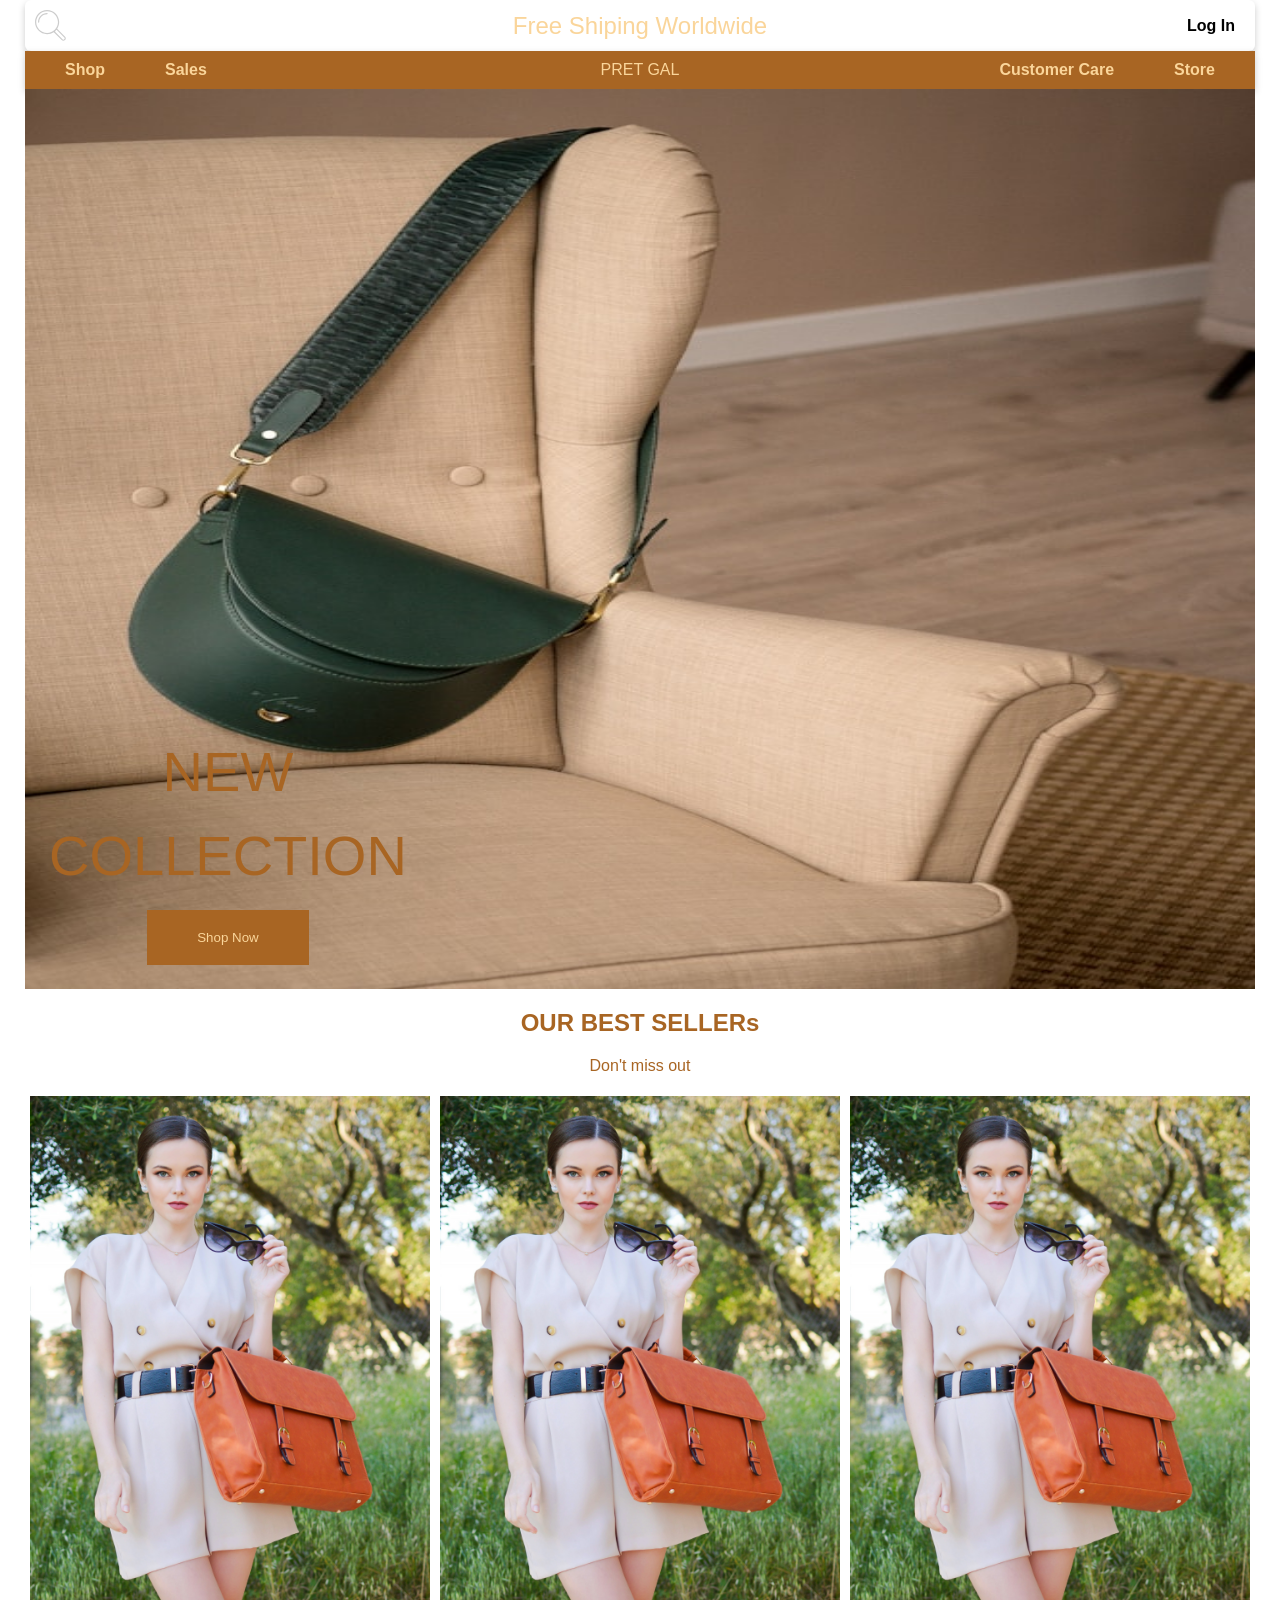
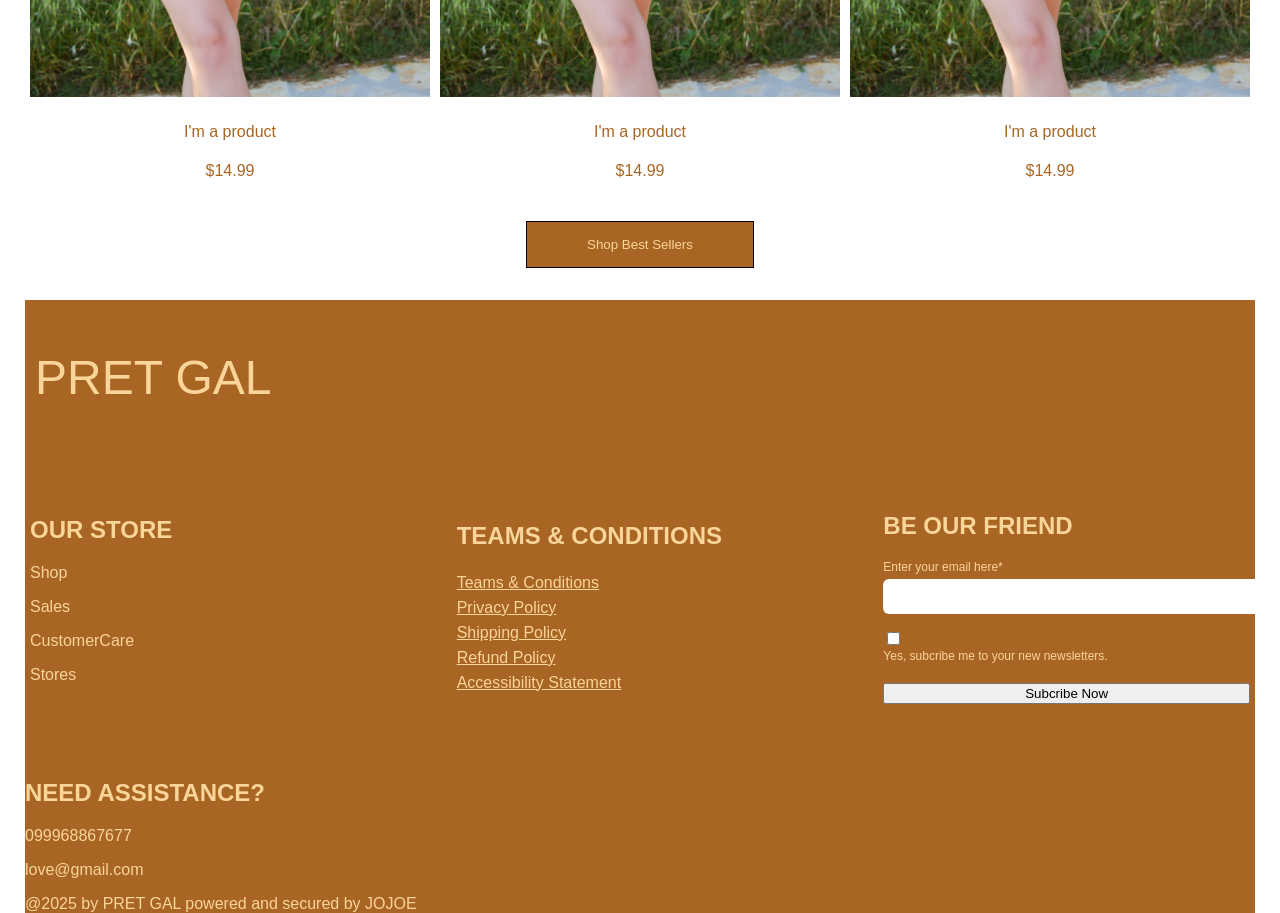
==== commit 9f5af706: "Add styling for last section and update form class in Home.html" ====
--- a/Home.html
+++ b/Home.html
@@ -150,7 +150,7 @@
           </div>
           <div class="box">
             <h2>BE OUR FRIEND</h2>
-            <form action="#">
+            <form action="#" class="form">
               <div class="email">
                 <label for="email">Enter your email here*</label>
                 <input type="email" name="email" />
--- a/CSS/styles.css
+++ b/CSS/styles.css
@@ -382,3 +382,50 @@
   background-color: #a86523;
   color: #fad59a;
 }
+.last-section h1 {
+  padding-top: 50px;
+  font-weight: 200;
+  font-size: 3rem;
+  padding-left: 10px;
+}
+.General-box {
+  display: flex;
+  justify-content: center;
+  align-items: center;
+  gap: 50px;
+  padding: 50px 0;
+}
+.box {
+  flex: 30%;
+  padding: 5px;
+}
+
+.box p {
+  font-weight: 200;
+}
+.box p:hover {
+  color: #fcefcb;
+}
+.box a {
+  display: block;
+  text-decoration: underline;
+  color: #fad59a;
+  line-height: 25px;
+}
+.form {
+  display: flex;
+  flex-direction: column;
+  gap: 15px;
+}
+label {
+  color: #fad59a;
+  display: block;
+  font-size: 12px;
+  margin-bottom: 5px;
+}
+input[type="email"] {
+  width: 100%;
+  padding: 10px;
+  border: none;
+  border-radius: 6px;
+}
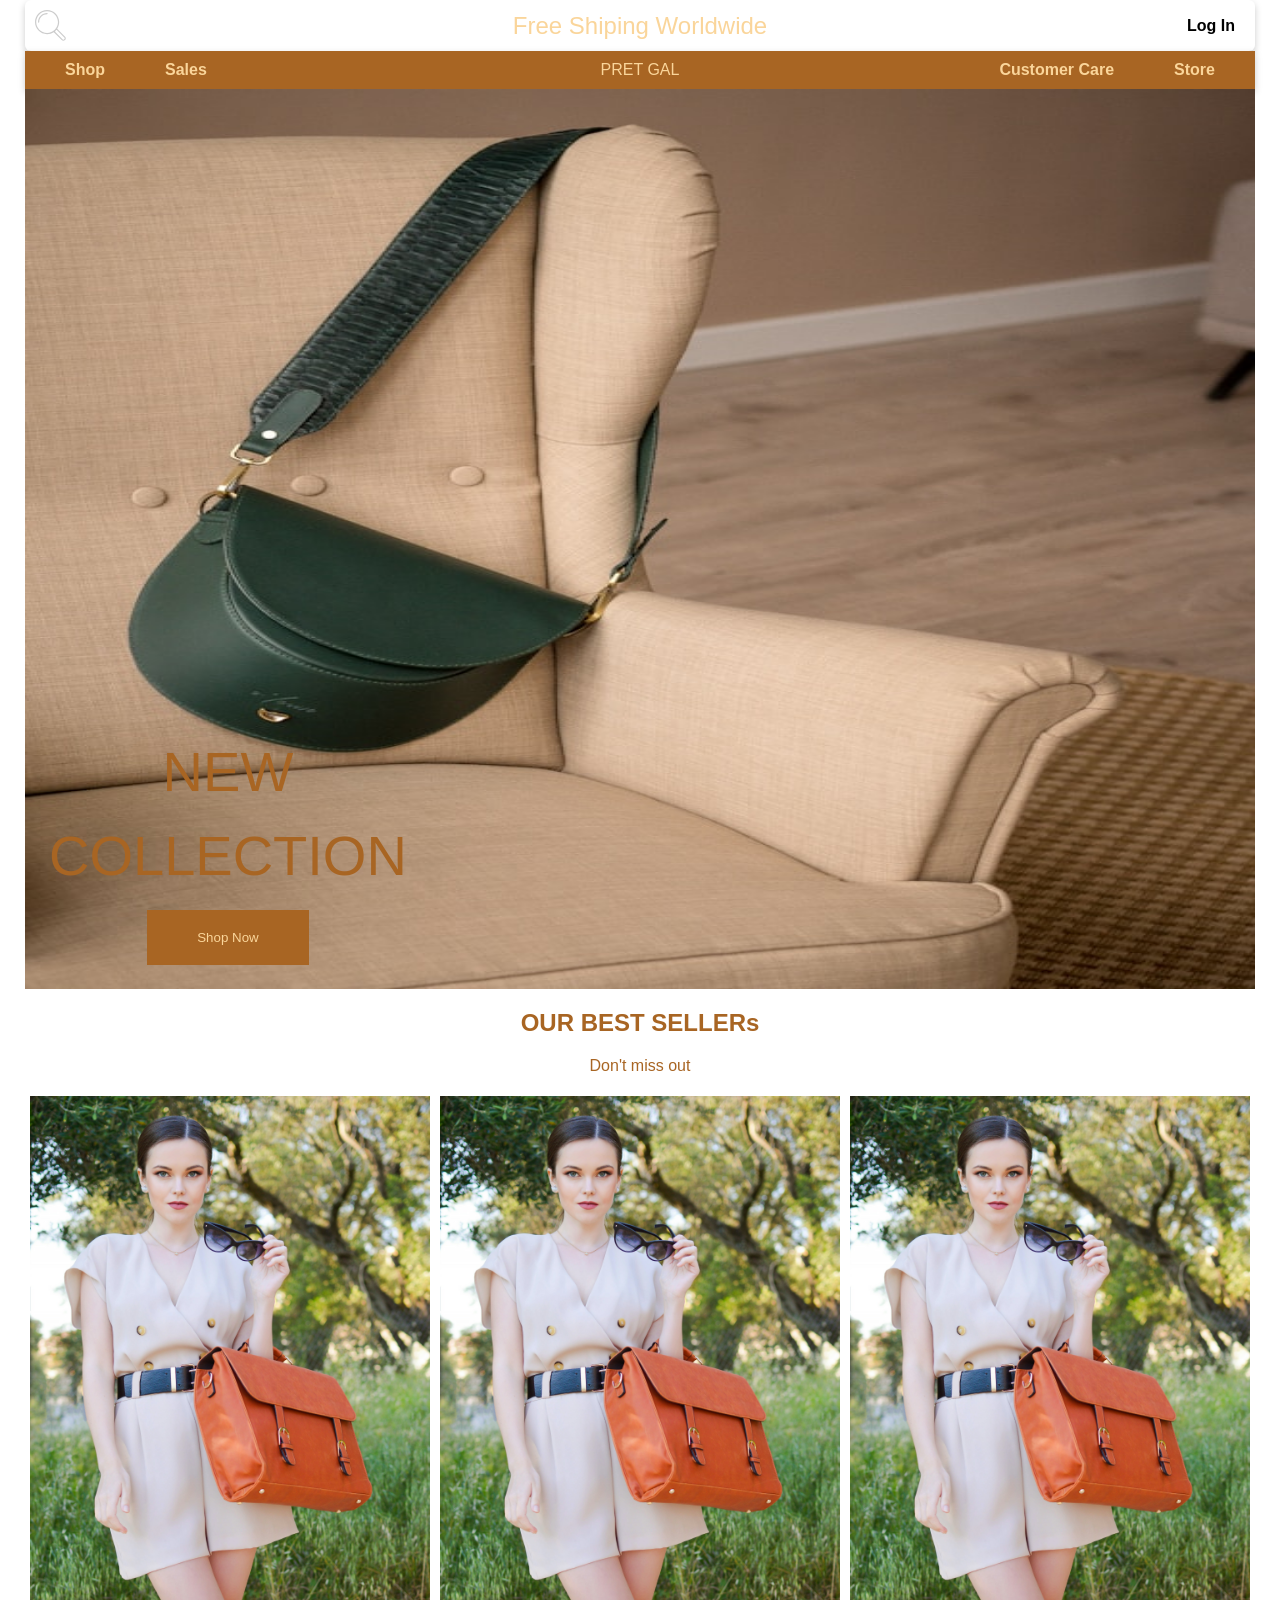
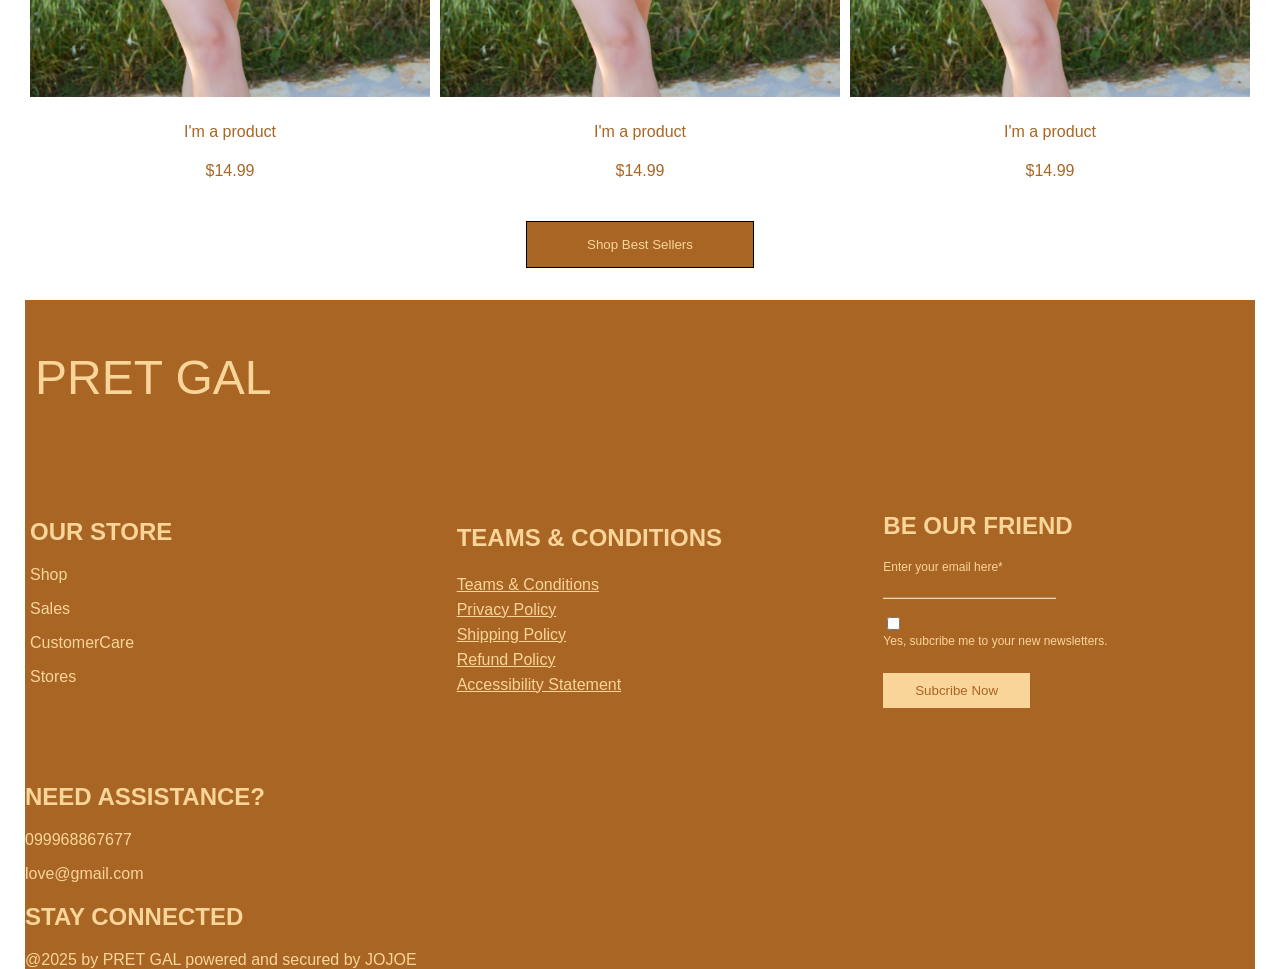
==== commit a1a99244: "Add "STAY CONNECTED" heading to the last section in Home.html" ====
--- a/Home.html
+++ b/Home.html
@@ -172,6 +172,7 @@
             <p>love@gmail.com</p>
           </div>
           <div class="last-box">
+            <h2>STAY CONNECTED</h2>
             <!--list of icon facebook, X , IG, whatsApp-->
           </div>
         </div>
--- a/CSS/styles.css
+++ b/CSS/styles.css
@@ -423,9 +423,21 @@
   font-size: 12px;
   margin-bottom: 5px;
 }
-input[type="email"] {
-  width: 100%;
-  padding: 10px;
+.form input {
+  border-style: hidden hidden groove hidden;
+  background-color: #a86523;
+  border-color: #fad59a;
+}
+
+.form button {
+  width: 40%;
+  margin-top: 5px;
+  padding: 10px 15px;
+  background: #fad59a;
+  color: #a86523;
   border: none;
-  border-radius: 6px;
-}
+}
+.form button:hover {
+  background-color: #fcefcb;
+  color: #a86523;
+}
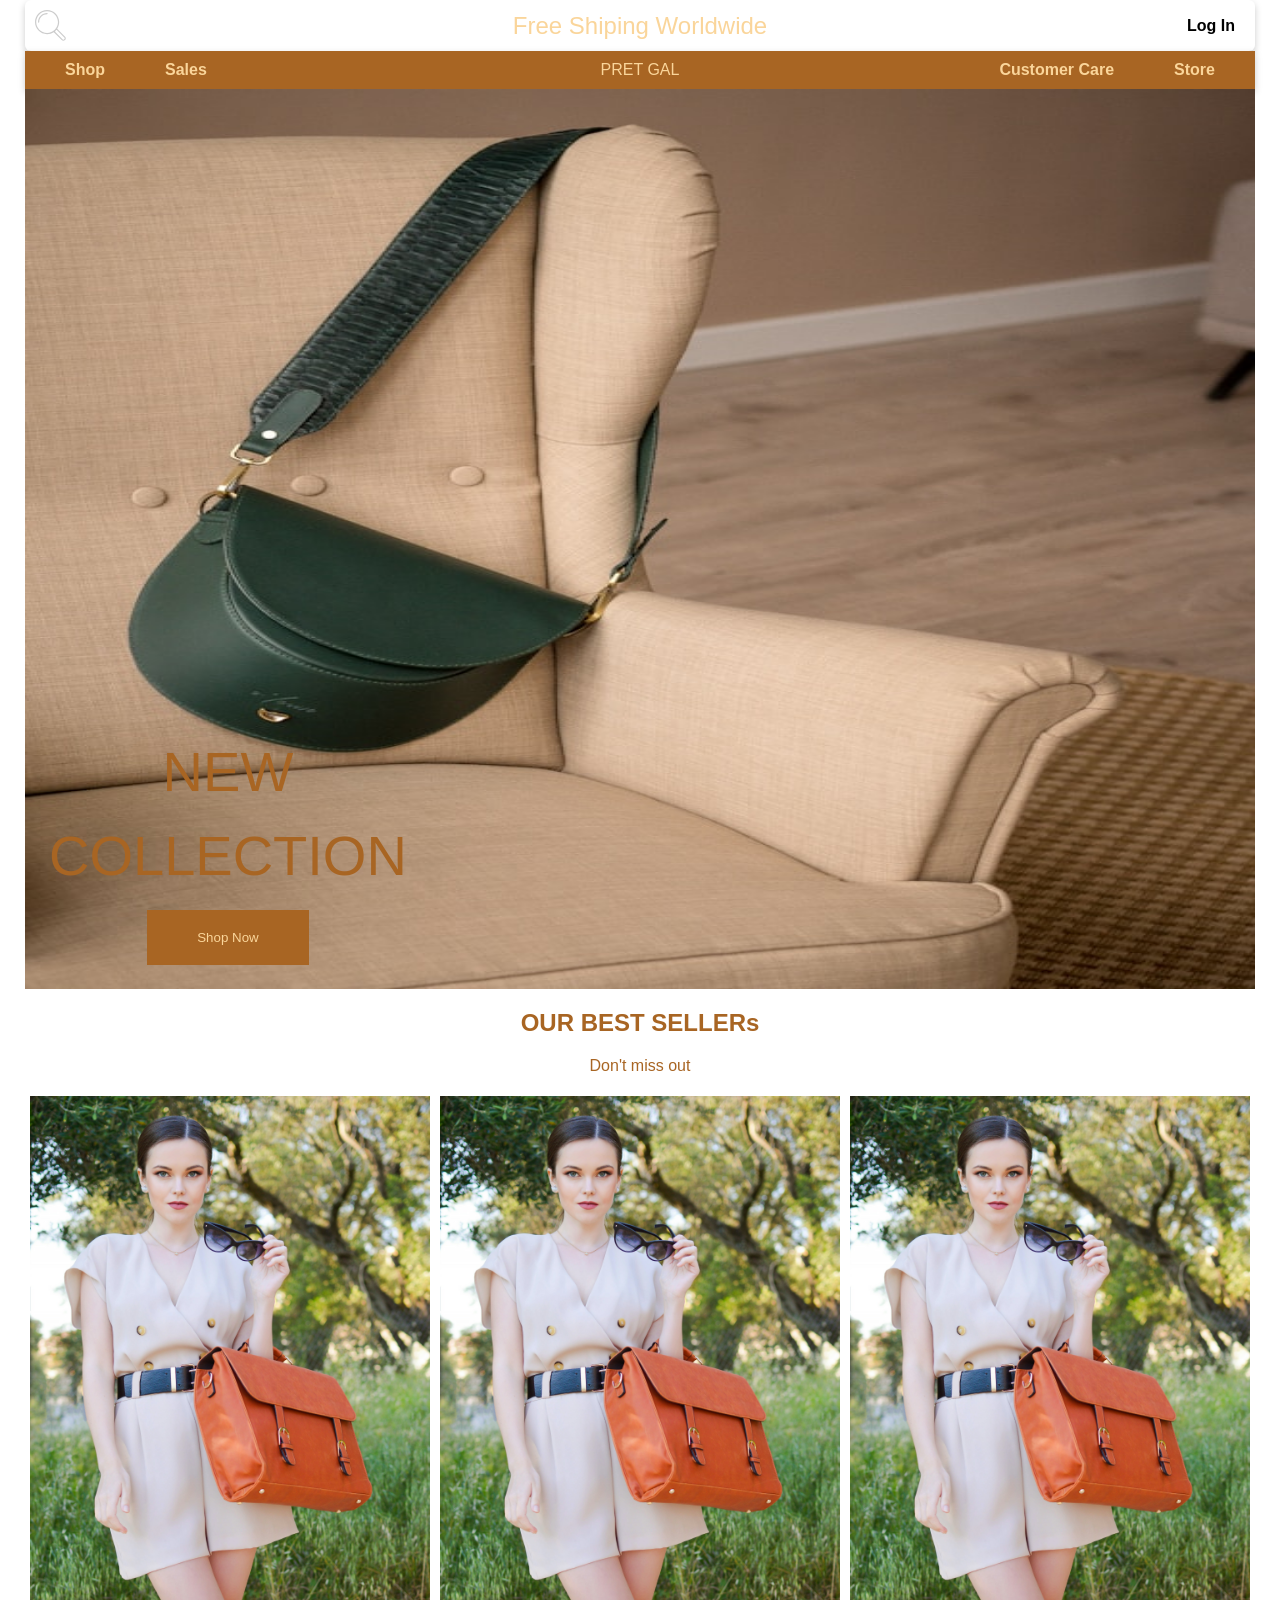
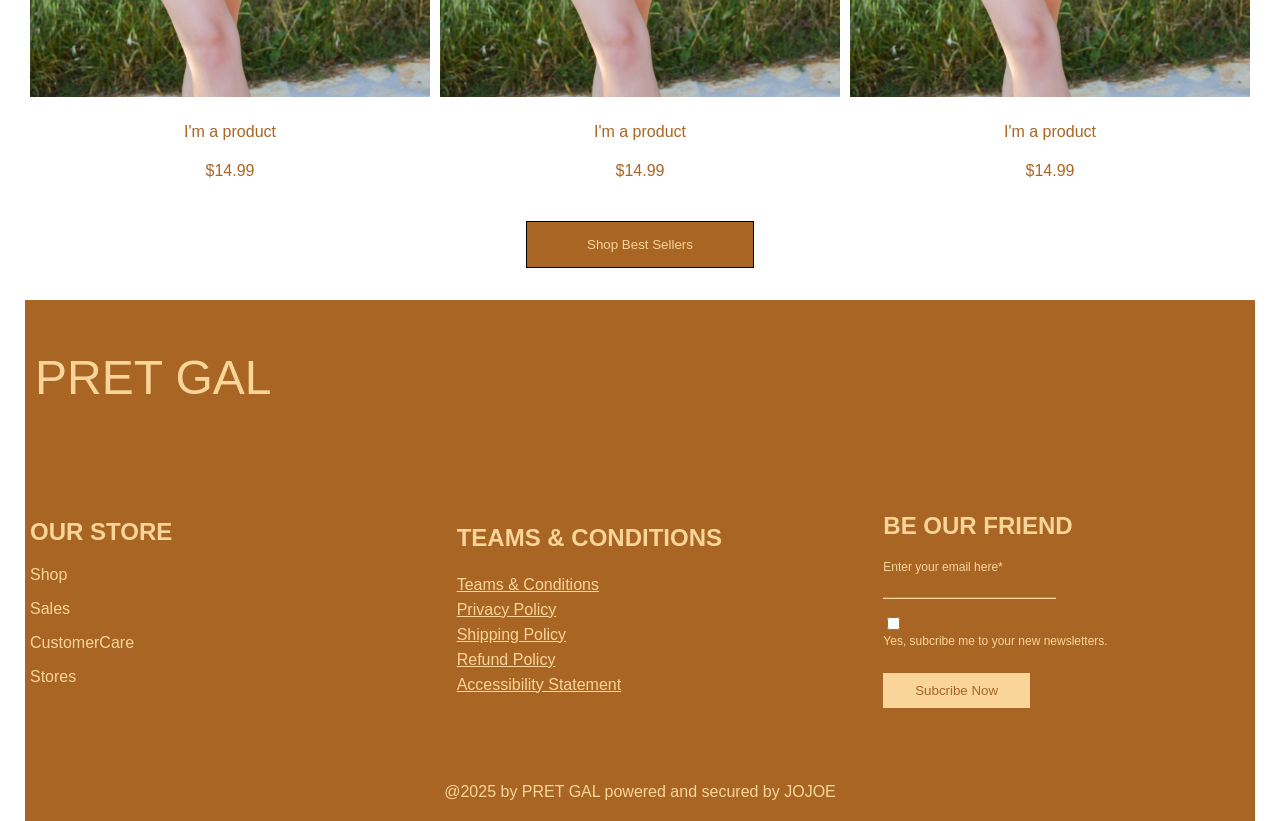
==== commit 5cdcca58: "Add footer styling and restructure last section in Home.html" ====
--- a/Home.html
+++ b/Home.html
@@ -165,18 +165,10 @@
             </form>
           </div>
         </div>
-        <div class="last-section">
-          <div class="last-box">
-            <h2>NEED ASSISTANCE?</h2>
-            <p>099968867677</p>
-            <p>love@gmail.com</p>
-          </div>
-          <div class="last-box">
-            <h2>STAY CONNECTED</h2>
-            <!--list of icon facebook, X , IG, whatsApp-->
-          </div>
-        </div>
-        <footer>@2025 by PRET GAL powered and secured by JOJOE</footer>
+
+        <footer id="footer">
+          @2025 by PRET GAL powered and secured by JOJOE
+        </footer>
       </div>
     </div>
   </body>
--- a/CSS/styles.css
+++ b/CSS/styles.css
@@ -441,3 +441,9 @@
   background-color: #fcefcb;
   color: #a86523;
 }
+#footer {
+  text-align: center;
+  background: #a86523;
+  color: #fad59a;
+  padding: 20px;
+}
